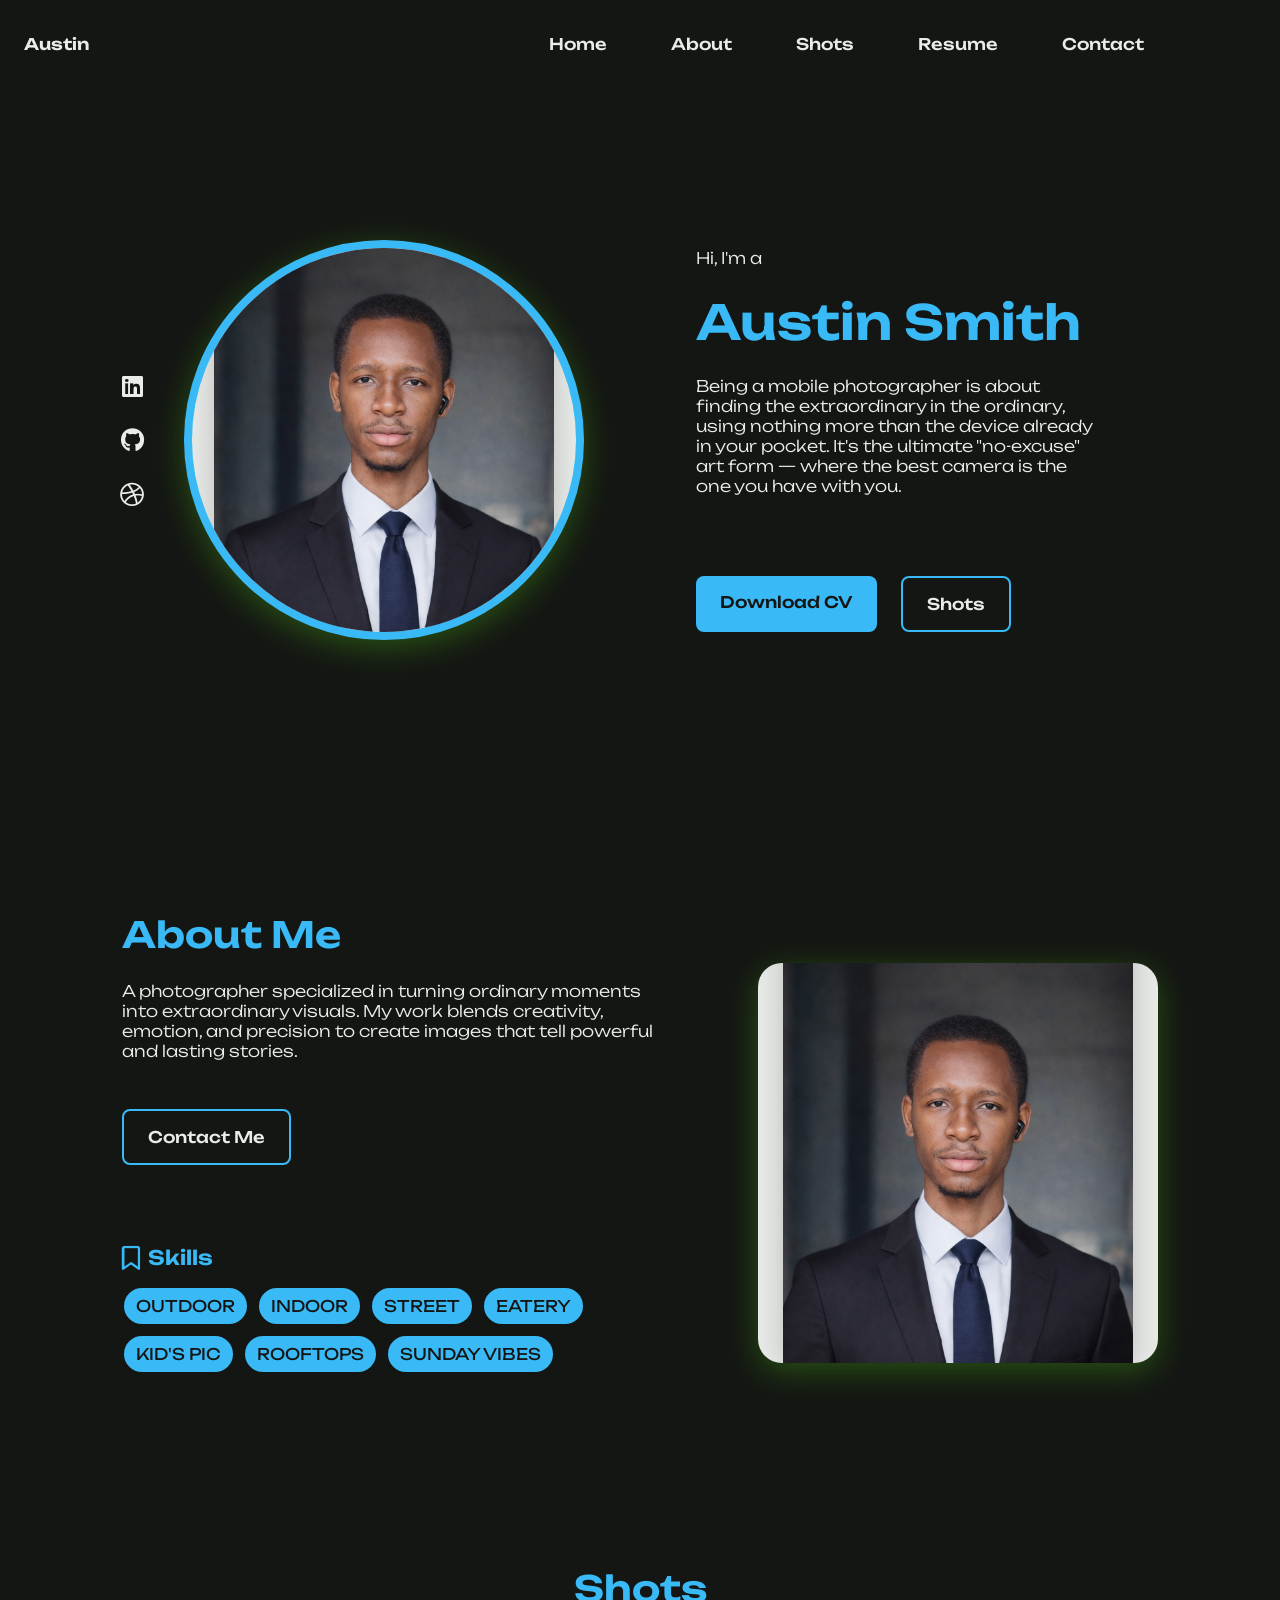
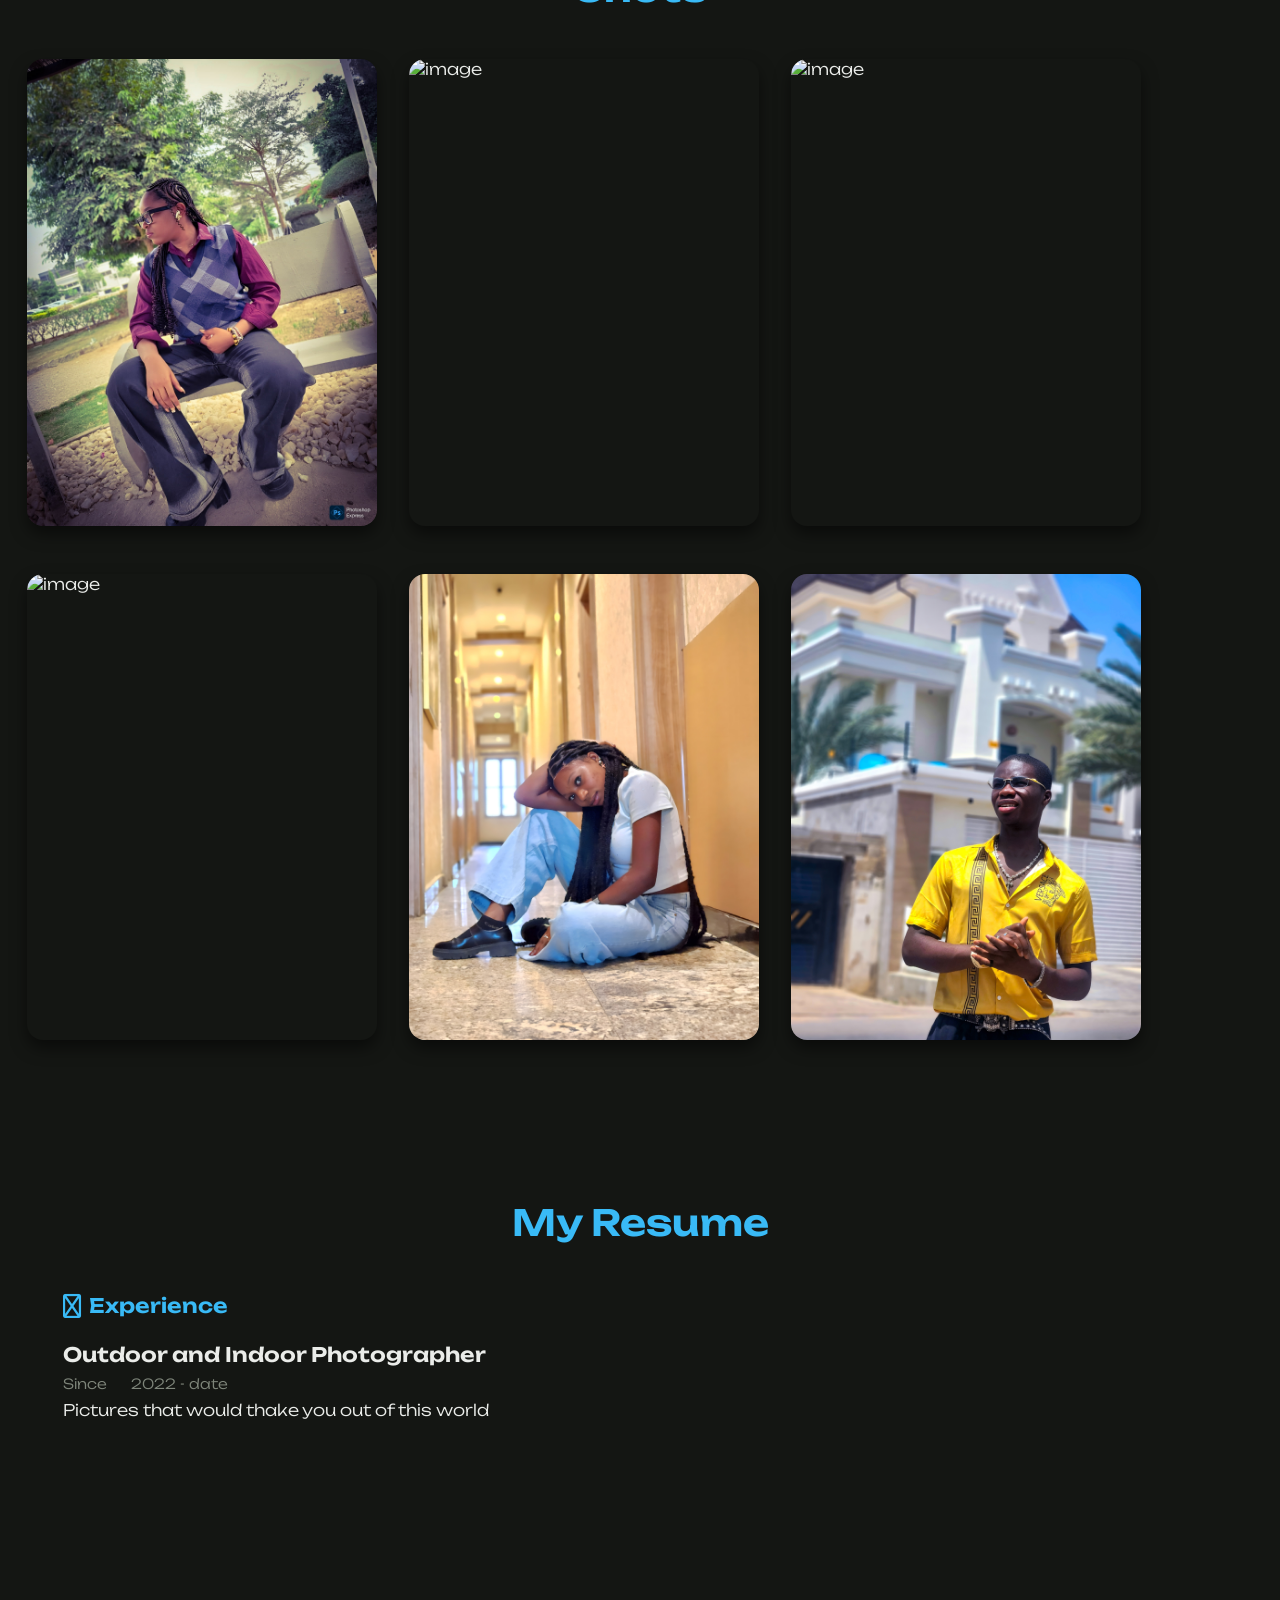
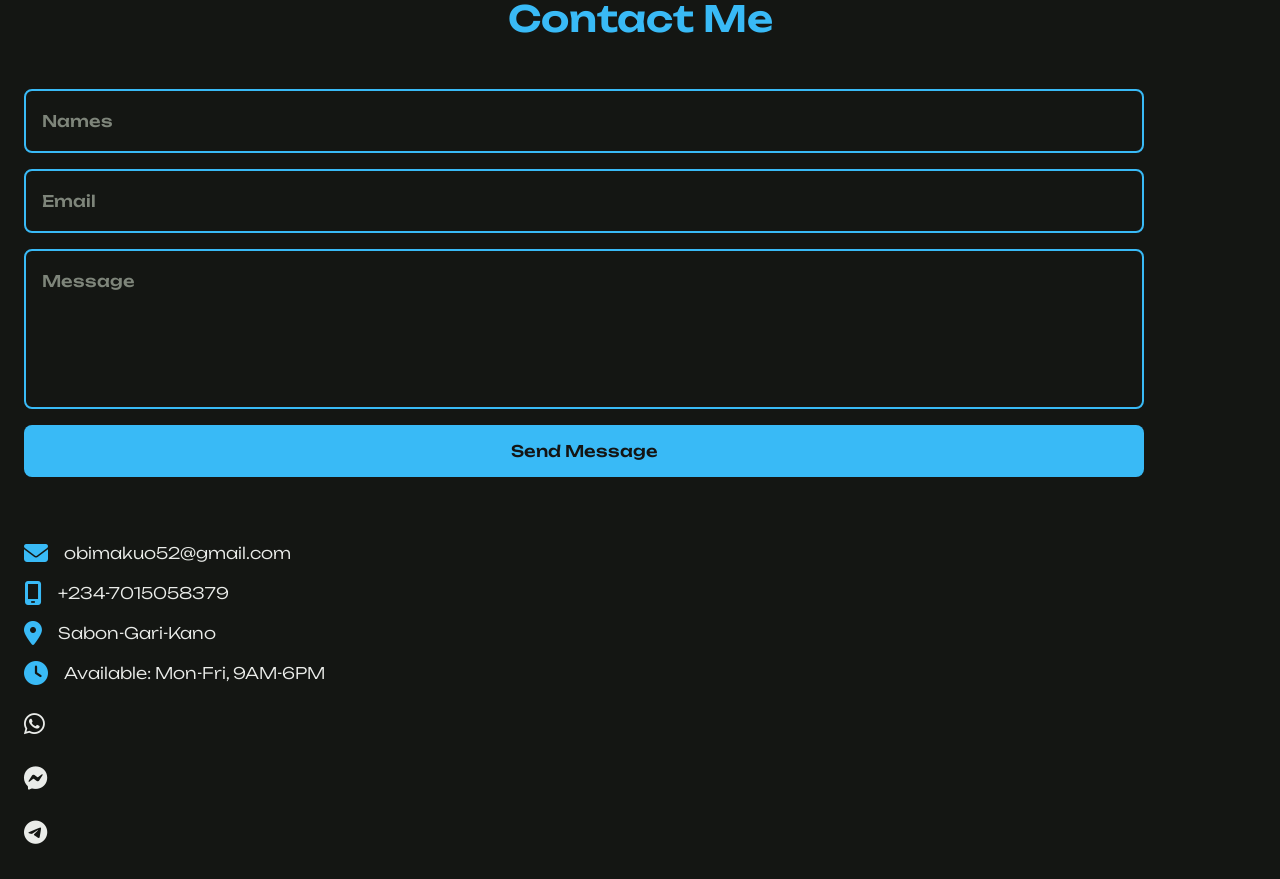
==== pdf/index.html @ 97f4afc8 "emailing system" ====
<!DOCTYPE html>
<html>
  <head>
    <meta charset="UTF-8"> 
    <meta name="viewport" content="width=device-width, initial-scale=1.0">

    <!-- Favicon -->
  <link rel="icon" type="image/png" sizes="32x32" href="https://cdn-icons-png.flaticon.com/32/685/685655.png">

   <!-- Font Awesome -->
  <link rel="stylesheet" href="https://cdnjs.cloudflare.com/ajax/libs/font-awesome/6.4.0/css/all.css">

              <!-- google fonts -->
  <link href="https://fonts.googleapis.com/css2?family=Unbounded:wght@200..900&display=swap" rel="stylesheet">             

            <!-- CSS -->
    <link rel="stylesheet" href="/assets/styles.css">

    <title>Austin's Portfolio</title>

  </head>
  <body>
                <!-- header -->
    <header class="header" id="header">
      <nav class="nav container">
        <a href="#" class="nav__logo">Austin</a>

        <div class="nav__menu" id="nav__menu">
          <ul class="nav__list">
            <li>
              <a href="#home" class="nav__link">Home</a>
            </li>
            <li>
              <a href="#about" class="nav__link">About</a>
            </li>
            <li>
              <a href="#shots" class="nav__link">Shots</a>
            </li>
            <li>
              <a href="#resume" class="nav__link">Resume</a>
            </li>
            <li>
              <a href="#contact" class="nav__link">Contact</a>
            </li>
          </ul>
          
              <!-- close button -->
             <div class="nav__close" id="nav__close">
              <i class="fa-solid fa-xmark"></i>
             </div>  
        </div>

            <!-- toogle menu -->
        <div class="nav__toggle" id="nav__toggle">
           <i class="fa-solid fa-bars"></i>
        </div>     
      </nav>
      
    </header>
            <!-- main -->
    <main class="main">
        <section class="home section" id="home">
  <div class="home__container container grid">

    <!-- LEFT SIDE (Image + Socials) -->
    <div class="home__content">
      <div class="home__image">
        <img src="../assets/try pic/file_00000000e294724699fe951418eb7a03.png" 
             alt="image" 
             class="home__img">
      </div>

      <div class="home__social">
        <a href="#" target="_blank" class="home__link">
          <i class="fa-brands fa-linkedin"></i>
        </a>

        <a href="#" target="_blank" class="home__link">
          <i class="fa-brands fa-github"></i>
        </a>

        <a href="#" target="_blank" class="home__link">
          <i class="fa-brands fa-dribbble"></i> 
        </a>
      </div>
    </div>

    <!-- RIGHT SIDE (Text Content) -->
    <div class="home__data grid">

      <p class="home__subtitle">
        Hi, I'm a <span id="home__typed"></span>
      </p>

      <h1 class="home__title">
        Austin Smith
      </h1>

      <p class="home__description">
        Being a mobile photographer is about finding the extraordinary 
        in the ordinary, using nothing more than the device already in 
        your pocket. It's the ultimate "no-excuse" art form — where the 
        best camera is the one you have with you.
      </p>

      <div class="home__buttons">
        <a href="#" download target="_blank" class="button">
          Download CV
        </a>

        <a href="#shots" class="button button__ghost">
          Shots
        </a>
      </div>

    </div>

  </div>
</section>

        <section class="about section" id="about">
          <div class="about__container" id="about">
            <div class="about__content">
              <div class="about__data">
                <h2 class="section__title">About Me</h2>

                <p class="about__description">
                 <!-- // add small description abiyt yoursrelf  -->
                  A photographer specialized in turning ordinary moments into extraordinary visuals. My work blends creativity, emotion, and precision to create images that tell powerful and lasting stories.
                </p>

                <a href="#contact" class="button button__ghost">Contact Me</a>
              </div>

              <div class="about__skills">
                <h3 class="about__subtitle">
               <i class="fa-solid fa-bookmark"></i> 
                  <span>Skills</span>
                </h3>
                      <!-- add your skills here -->
                <ul class="about__items">

                  <li class="about__item">OUTDOOR</li>
                  <li class="about__item">INDOOR</li>
                  <li class="about__item">STREET</li>
                  <li class="about__item">EATERY</li>
                  <li class="about__item">KID'S PIC</li>
                  <li class="about__item">ROOFTOPS</li>
                  <li class="about__item">SUNDAY VIBES</li>
                </ul>
              </div>
            </div>
                    <!-- add another image -->
            <div class="about__image">
              <img src="../assets/try pic/file_00000000e294724699fe951418eb7a03.png" alt="image" class="about__img">
              
            </div>
          </div>
        </section>

        <section class="shots section" id="shots">
          <h2 class="section__title">
            Shots
            <!-- Shots // add camera emoji -->
          </h2>
          <div class="projects__container container grid">
            <article class="projects__card">
              <img src="../assets/images_portfolio/street perfect unknown.jpg" alt="image" class="projects__img">
              <div class="projects__data">
                <h3 class="projects__title">Street shot</h3>
                  <p class="projects__description">
                    Street photography
                  </p>
                  <a href="#" target="_blank" class="button  button__ghost">View picture</a>
                
              </div>
            </article>

            <article class="projects__card">
              <img src="../assets/images_portfolio/birthday olu (2).jpg" alt="image" class="projects__img">
              <div class="projects__data">
                <h3 class="projects__title">Kids pic</h3>
                  <p class="projects__description">
                    Kids photography
                  </p>
                  <a href="#" target="_blank" class="button  button__ghost">View picture</a>
                
              </div>
            </article>

            <article class="projects__card">
              <img src="../assets/images_portfolio/birthday olu.jpg" alt="image" class="projects__img">
              <div class="projects__data">
                <h3 class="projects__title">Kids pic</h3>
                  <p class="projects__description">
                   Kids photography
                  </p>
                  <a href="#" target="_blank" class="button  button__ghost">View picture</a>
                
              </div>
            </article>

            <article class="projects__card">
              <img src="../assets/images_portfolio/outdoor best skypark.jpg" alt="image" class="projects__img">
              <div class="projects__data">
                <h3 class="projects__title">Outdoor</h3>
                  <p class="projects__description">
                    Outdoor photography
                  </p>
                  <a href="#" target="_blank" class="button  button__ghost">View picture</a>
                
              </div>
            </article>

            <article class="projects__card">
              <img src="../assets/images_portfolio/indoor pic at amigo.jpg" alt="image" class="projects__img">
              <div class="projects__data">
                <h3 class="projects__title">Indoor pic</h3>
                  <p class="projects__description">
                   Indoor photography
                  </p>
                  <a href="#" target="_blank" class="button  button__ghost">View picture</a>
                
              </div>
            </article>
            
            <article class="projects__card">
              <img src="../assets/images_portfolio/street ielts 3.jpg" alt="image" class="projects__img">
              <div class="projects__data">
                <h3 class="projects__title">Street pic</h3>
                  <p class="projects__description">
                    Street photography
                  </p>
                  <a href="#" target="_blank" class="button  button__ghost">View picture</a>
                
              </div>
            </article>
          </div>
        </section>
                    <!-- resume -->
        <section class="resume section" id="resume">
          <h2 class="section__title">My Resume</h2>

          <div class=" resume__container container grid">
            <div class="resume__content grid">
              <h3 class="resume__subtitle">
                    <i class="fa-solid fa-award"></i>
                <span>Experience</span>
              </h3>

              <div class="resume__list grid">
                <div class="resume__data">
                  <h3 class="resume__title">Outdoor and Indoor Photographer</h3>

                  <div class="resume__info">
                    <address>Since </address>
                     <address>2022 - date</address>
                  </div>

                  <p class="resume__description">Pictures that would thake you out of this world </p>
                </div>
                
                
              </div>
            </div>
          </div>
                    <!-- contact -->
        </section>
        <section class="contact section" id="contact">
          <h2 class="section__title">Contact Me</h2>

          <div class="contact__container container grid">
            <form action="" class="contact__form grid" id="contact__form">
              <input type="text" placeholder="Names" name="user_name" required class="contact__input">
              <input type="Email" placeholder="Email" name="user_email" required class="contact__input">
             <textarea placeholder="Message" name="user_message" required class="contact__input contact__area"></textarea>

              <button type="submit" class="button">Send Message</button>

              <p class="contact__message" id="contact__message"></p>
            </form>

            <div class="contact__content grid">
              <div class="contact__data grid">
                <address class="contact__address">
                  <!-- ADD MAIL ICON -->
                    <i class="fa-solid fa-envelope"></i>
                  <span>obimakuo52@gmail.com</span>
                </address>

                <address class="contact__address">
                     <!-- ADD SMARTPHONE ICON -->
                     <i class="fa-solid fa-mobile-screen"></i>
                  <span>+234-7015058379</span>
                </address>

                <address class="contact__address">
                   <!-- ADD MAP ICON -->
                    <i class="fa-solid fa-location-dot"></i>
                  <span>Sabon-Gari-Kano</span>
                </address>

                <address class="contact__address">
                  <!-- ADD TIME ICON -->
                   <i class="fa-solid fa-clock"></i>
                  <span>Available: Mon-Fri, 9AM-6PM</span>
                </address>
              </div>
                       <!-- WHATSAPP -->
              <div class="contact__social">
                <a href="https://wa.me/2347015058379" target="_blank" class="contact__link">
                  <i class="fa-brands fa-whatsapp"></i>
                </a>
              </div>

                 <a href="https://www.facebook.com/share/1FanBwsQgj/" target="_blank" class="contact__link">
                  <i class="fa-brands fa-facebook-messenger"></i>
                </a>

                <a href="https://t.me/Austin_10000" target="_blank" class="contact__link">
                  <i class="fa-brands fa-telegram"></i>
                </a>
              </div>
            </div>
          </div>
        </section>
    </main>

          <!-- footer -->
    <footer class="footer">

    </footer>



                 <!-- scrollreveal -->
    <script src=""></script>

                <!-- typed js -->
    <script src="https://cdnjs.cloudflare.com/ajax/libs/typed.js/2.1.0/typed.umd.min.js"></script>
    
                 <!-- email js -->
    <script src="https://cdn.jsdelivr.net/npm/@emailjs/browser@4/dist/email.min.js"></script>

                 <!-- main js    -->
    <script src="/js/main.js"></script>
  </body>
</html>
---- assets/styles.css ----
/* GOOGLE FONTS */
body {
  font-family: "Unbounded", sans-serif;
}

            /* VARIABLES CSS */
:root{
  --header-height: 3.5rem;

      /* colors */

  --hue: 100;
  --first-color: rgb(57, 186, 246);
  --first-color-alt: hsl(var(--hue), 80%, 44%);
  --white-color: hsl(var(--hue), 8%, 92%);
  --black-color: hsl(var(--hue), 4%, 8%);
  --grey-color: hsl(var(--hue), 4%, 50%);
  --body-color: hsl(var(--hue), 8%, 8%);
  --container-color: hsl(var(--hue), 8%, 12%);  
  
          /* font and typography */

  --body-font: "Unbounded", sans-serif;
  --bigger-font-size: 2rem;
  --h1-font-size: 1.5rem;
  --h2-font-size: 1.25rem;
  --h3-font-size: 1rem;
  --normal-font-size: .938rem;
  --small-font-size: .813rem;

          /* font weight */

  --font-light: 300;
  --font-regular: 400;
  --font-medium: 500;
  --font-semi-bold: 600;
  
     /* z index */

  --z-tooltip: 10;
  --z-fixed: 100;
}     

      /* responsive typography */
@media screen and (min-width: 1150px){
  :root {
    --bigger-font-size: 3rem;
    --h1-font-size: 2.25rem;
    --h2-font-size: 1.5rem;
    --h3-font-size: 1.25rem;
    --normal-font-size: 1rem;
    --small-font-size: .875rem;
  }
}

          /* base */
*{
  box-sizing: border-box;
  padding: 0;
  margin: 0;
}          

html{
  scroll-behavior: smooth;
}

body,
button,
input,
textarea {
  font-family: var(--body-font);
  font-size: var(--normal-font-size);
  font-weight: var(--font-light);
}

body{
  background-color: var(--body-color);
  color: var(--white-color);
}

button{
  outline: none;
  border: none;
}

h1, h2, h3, h4 {
  font-weight: var(--font-semi-bold);
  white-space: nowrap;
}
ul{
  list-style: none;
}

a{
  text-decoration: none;
}

img{
  display: block;
  max-width: 100%;
  height: auto;
}
        /* reusable css classes */

  .container{
  max-width: 1120px;
  margin-inline: 1.5rem;
}

.grid{
  display: grid;
  gap: 1.5rem;
}

.section{
padding-block: 5rem 1rem;
}

.section__title{
  text-align: center;
  font-size: var(--h1-font-size);
  color: var(--first-color);
  margin-bottom: 1.5rem;
}

.main{
  overflow: hidden;
}

        /* header & nav */
.header{
  position: fixed;
  width: 100%;
  top: 0;
  left: 0;
  background-color: var(--body-color);
  z-index: var(--z-fixed);
  transition: box-shadow .4s;
}

.nav{
  height: var(--header-height);
  display: flex;
  justify-content: space-between;
  align-items: center;
}

.nav__logo{
  color: var(--white-color);
  font-weight: var(--font-semi-bold);
  transition: color .4s;
}

.nav__logo:hover{
  color: var(--first-color);
}

.nav__toggle,
.nav__close{
  font-size: 1.5rem;
  cursor: pointer;

}


        /* navigation for mobile devices */
@media screen and (max-width: 1150px){
  .nav__menu{
    position: fixed;
    top: -120%;
    left: 0;
    width: 100%;
    background-color: var(--body-color);
    box-shadow: 0 8px 16px hsla(0, 0%, 0%, .5);
    padding-block: 5rem 4rem;
    border-radius: 0 0 1.5rem 1.5rem;
    transition: top .4s;
  }
}

.nav__list{
  text-align: center;
  display: flex;
  flex-direction: column;
  row-gap: 1.5rem;
}

.nav__link{
  position: relative;
  color: var(--white-color);
  font-weight: var(--font-medium);
  transition: color .4s, width .4s;
}

.nav__link::after{
  content: '';
  width: 0;
  height: 2px;
  background-color: var(--first-color);
  position: absolute;
  left: 0;
  bottom: -.5rem;
  transition: width .4s;
}

.nav__link:hover{
  color: var(--first-color);
}

.nav__link:hover::after{
  width: 60%;
}

.nav__close{
  position: absolute;
  top: 1rem;
  right: 1.5rem;
}

        /* show menu */
.show-menu{
  top: 0;
}
        /* add shadow header */
.shadow-header{
  box-shadow: 0 2px 16px hsla(0, 0%, 0%, .5);
}
        /* active link */

        /* home */
.home__container{
  row-gap: 4rem;
  padding-block: 2.5rem 2rem;
} 

.home__content{
  position: relative;
  justify-self: center;

}

.home__image{
  width: 240px;
  height: 240px;
  background-color: var(--white-color);
  border-radius: 50%;
  overflow: hidden;
  display: flex;
  align-items: flex-end;
  justify-content: center;
  border: 5px solid var(--first-color);
  box-shadow: 0 8px 32px hsla(var(--hue), 80%, 48%, .3);
}

.home__img{
  width: 200px;
  filter: drop-shadow(0 4px 16px hsla(0, 0%, 0%, .2));
  
}

.home__social{
  position: absolute;
  top: 0;
  bottom: 0;
  left: -2.5rem;
  display: grid;
  align-content: center;
  row-gap: 1.5rem; 
}

.home__link{
  color: var(--white-color);
  font-size: 1.5rem;
  transition: transform .4s, color .4s;
}

.home__link:hover{
  transform: translateY(-.25rem);
  color: var(--first-color);
}

.home__data{
  text-align: center;
  row-gap: 1rem;
}

    /* I ADDED  */
.home__container {
  text-align: center;
}

.home__subtitle span{
  color: var(--first-color);
}

.home__title{
  font-size: var(--bigger-font-size);
  color: var(--first-color);
}

.home__buttons{
  display: flex;
  flex-wrap: wrap;
  gap: .5rem;
  justify-content: center;
  margin-top: 2rem;
}

        /* button */
.button{
  display: inline-flex;
  justify-content: center;
  background-color: var(--first-color);
  color: var(--black-color);
  font-weight: var(--font-medium);
  padding: 1rem 1.5rem;
  border-radius: .5rem;
  transition: box-shadow .4s, color .4s;
}  

.button:hover{
  box-shadow: 0 8px 24px hsl(var(--hue), 80%, 48%, .3);
}

.button__ghost{
  background-color: var(--body-color);
  color: var(--white-color);
  border: 2px solid var(--first-color);
}

.button__ghost:hover{
  color: var(--first-color);
}

        /* about */
.about__container{
  display: grid;
  row-gap: 4rem;
}
.about__content{
  display: grid;
  row-gap: 3rem;
}
.about__data{
  text-align: center;
}
.about__description{
  margin-bottom: 3rem;
}
.about__subtitle{
  display: flex;
  align-items: center;
  column-gap: .5rem;
  font-size: var(--h3-font-size);
  color: var(--first-color);
  margin-bottom: 1rem;
}

.about__subtitle i{
  font-size: 1.5rem;
  font-weight: initial;
}

.about__items{
  display: flex;
  flex-wrap: wrap;
  align-items: center;
  gap: .5rem;
}

.about__item{
 background-color: var(--first-color);
 padding: .5rem .75rem;
 border-radius: 2rem;
 color: var(--black-color);
 font-weight: var(--font-regular);
 border: 2px solid var(--body-color);
 cursor: default;
 transition: background-color .4s, color .4s, border-color .4s;
}

.about__item:hover{
  background-color: var(--body-color);
  color: var(--white-color);
  border-color: var(--first-color);
}

.about__image{
  width: 240px;
  height: 240px;
  background-color: var(--white-color);
  border-radius: 1rem;
  overflow: hidden;
  display: flex;
  align-items: flex-end;
  justify-content: center;
  justify-self: center;
  box-shadow: 0 8px 32px hsla(var(--hue), 80%, 48%, .3);
  margin-top: 40px;
}

.about__img{
  width: 200px;
  filter: drop-shadow(0 4px 16px hsla(0, 0%, 0%, .2)); 
}
        /* shots */ /* projects */
.projects__container{
  row-gap: 2rem;
}
.projects__card{
  position: relative;
  border-radius: 1rem;
  overflow: hidden;
  box-shadow: 0 8px 16px hsla(0, 0%, 0%, .5);
  transition: box-shadow .4s;
}
.projects__data{
  position: absolute;
  inset: 0;
  background-color: rgba(0,0,0,.6);
  backdrop-filter: blur(8px);
  display: grid;
  place-content: center;
  gap: .75rem;
  text-align: center;
  padding: 1rem;
  border-radius: 1rem;


  opacity: 0;
  pointer-events: none;
  transition: opacity .4s ease;
}
.projects__card:hover .projects__data{
  opacity: 1;
  pointer-events: auto;
} 


.projects__data .button{
  justify-self: center;
  background-color: hsl(var(--hue), 8%, 8%, .4);
  margin-top: .5rem;
}

.projects__card{
  position: relative;
  overflow: hidden;
}

.projects__title{
  font-size: var(--h3-font-size);
}
.projects__description{
  font-size: var(--small-font-size);
}
.projects__data .button{
  justify-self: center;
  background-color: hsla(var(--hue), 8%, 8%, .4);
  margin-top: .5rem;
}

.projects__card:hover{
  box-shadow: 0 8px 16px hsl(var(--hue), 80%, 48%, .2);
}    

        /* resume */
.resume__container{
  row-gap: 4rem;
}

.resume__content{
  row-gap: 1rem;
}
.resume__subtitle{
  display: flex;
  align-items: center;
  column-gap: .5rem;
  font-size: var(--h3-font-size);
  color: var(--first-color);
}
.resume__subtitle i{
  font-size: 1.5rem;
  font-weight: initial;
}

.resume__list{
  row-gap: 2rem;
}
.resume__data{
  display: grid;
  row-gap: .5rem;
}

.resume__title{
  font-size: var(--h3-font-size);
}
.resume__info{
  display: flex;
  column-gap: 1.5rem;
  font-size: var(--small-font-size);
  color: var(--grey-color);
}
.resume__info address{
  font-style: initial;
}
        /* contact */
.contact__container{
  row-gap: 4rem;
}
.contact__form{
  position: relative;
  row-gap: 1rem;
}
.contact__input{
  width: 100%;
  background: var(--body-color);
  color: var(--white-color);
  border: 2px solid var(--first-color);
  outline: none;
  padding: 1.25rem 1rem;
  border-radius: .5rem;
  font-weight: var(--font-medium);
}
.contact__input::placeholder{
  color: var(--grey-color);
  transition: color .4s;
}
.contact__input:focus::placeholder{
  color: var(--first-color);
}
.contact__input:autofill{
  transition: background-color 6000s, color 6000s;
}
.contact__area{
  height: 10rem;
  resize: none;
}
.contact__form .button{
  cursor: pointer;
}
.contact__message{
  position: absolute;
  bottom: -2rem;
  font-size: var(--small-font-size);
}
.contact__data{
  row-gap: 1rem;
}
.contact__address{
  display: flex;
  align-items: center;
  column-gap: 1rem;
  font-style: initial;
}
.contact__address i{
  font-size: 1.5rem;
  color: var(--first-color);
}
.contact__social{
  display: flex;
  column-gap: 1rem;
}
.contact__link{
  color: var(--white-color);
  font-size: 1.5rem;
  transition: transform .4s, color .4s;
}
.contact__link:hover{
  transform: translateY(-.25rem);
  color: var(--first-color);
}
        /* footer */

        /* scroll bar */

        /* scroll up */


        /* show scroll up */

        /* breakpoints */
 /* for small devices        */
 @media screen and (max-width: 320px) {
  .container{
    margin-inline: 1rem;
  }

  .home__image,
  .about__image{
    width: 200px;
    height: 200px;
  }

  .home__img,
  .about__img{
    width: 170px;
  }

  .projects__data{
   padding-inline: .5rem; 
  }
  .projects__data .button{
    padding: .5rem .75rem;
  }
 }

/* for medium devices */
@media screen and (min-width: 540px) {
  .home__container,
  .about__container,
  .projects__container,
  .resume__container{
    grid-template-columns: 400px;
    justify-content: center;
  }
}

@media screen and (min-width: 768px) {
  .home__container,
  .about__container{
    grid-template-columns: repeat(2, 350px);
    align-items: center;
  }
  .home__data,
  .about__data,
  .about__data .section__title{
    text-align: initial;
  }
  .home__buttons{
    justify-content: initial;
  }

  .projects__container,
  .resume__container{
    grid-template-columns: repeat(2, 350px);
  }
}

/* for large devices */
@media screen and (min-width: 1150px) {
  .home__container{
    margin-inline: auto;
  }

  .section{
    padding-block: 7rem 2rem;
  }
  .section__title{
    margin-bottom: 3rem;
  }

  .nav{
    height: calc(var(--header-height) + 2rem);
  }
  .nav__toggle,
  .nav__close{
    display: none;
  }
  .nav__list{
    flex-direction: row;
    column-gap: 4rem;
  }

  .home__container{
    grid-template-columns: 400px 400px;
    column-gap: 7rem;
    padding-block: 8rem 3rem;
  }

  .home__image{
    width: 400px;
    height: 400px;
    border-width: 8px;
  }
  .home__img{
    width: 340px;
  }
  .home__social{
    left: -4rem;
  }
  .home__data{
    row-gap: 1.5rem;
  }
  .home__buttons{
    margin-top: 3.5rem;
    column-gap: 1.5rem;
  }

  .about__container{
    grid-template-columns: 540px 400px;
    column-gap: 6rem;
    padding-block: 5rem 3rem;
  }
  .about__content{
    row-gap: 5rem;
  }

  .about__data .section__title{
    margin-bottom: 1.5rem;
  }
  .about__image{
    width: 400px;
    height: 400px;
    border-radius: 1.5rem;
  }
  .about__img{
    width: 350px;
  }

  .projects{
    padding-block: 8rem 4rem;
  }
  .projects__container{
    grid-template-columns: repeat(3, 350px);
    gap: 3rem 2rem;
  }
  .projects__data .button{
    margin-top: 1rem;
  }
  .resume{
    padding-block: 8rem 4rem;
  }
  .resume__container{
    grid-template-columns: repeat(2, 465px);
    column-gap: 7rem;
  }
  .resume__content{
    row-gap: 1.5rem;
  }
  .resume__list{
    row-gap: 3rem;
  }
}

/* for 2k resolution (2048 * 1152, 2048 * 1536) */
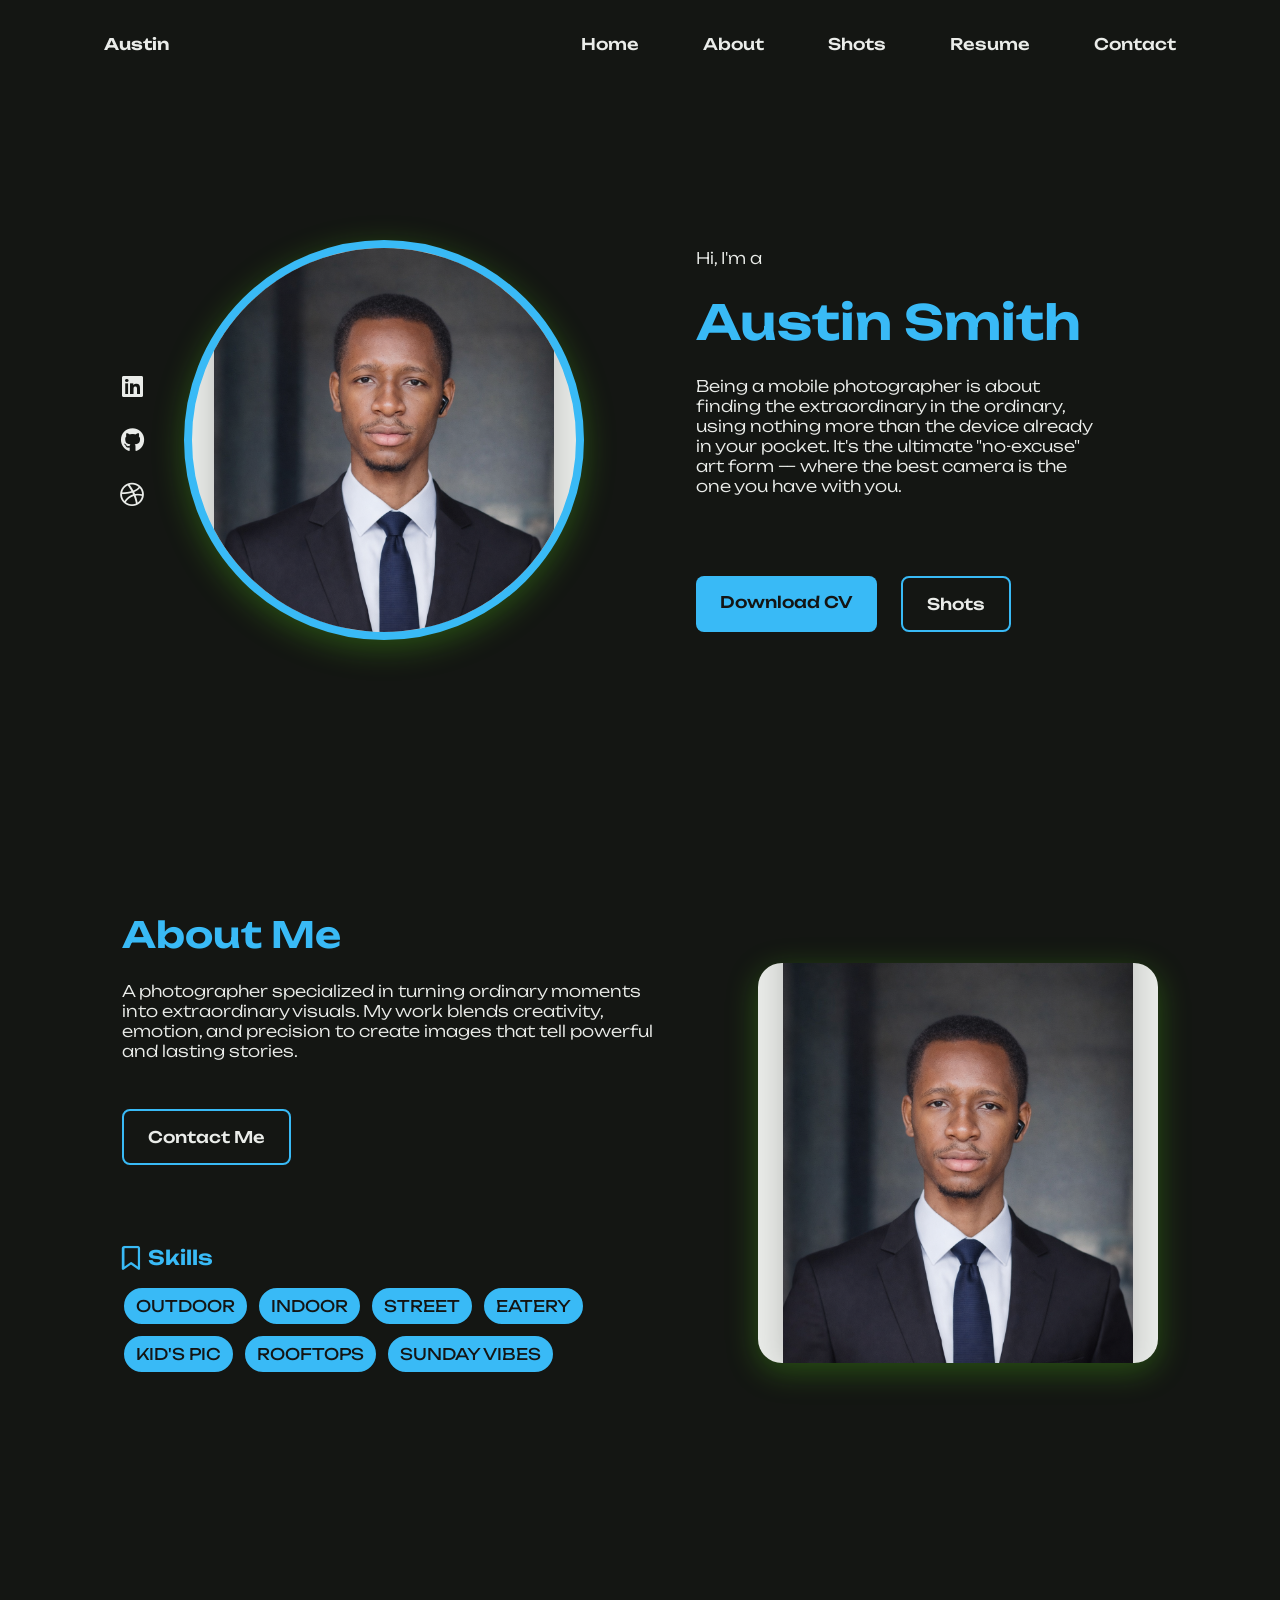
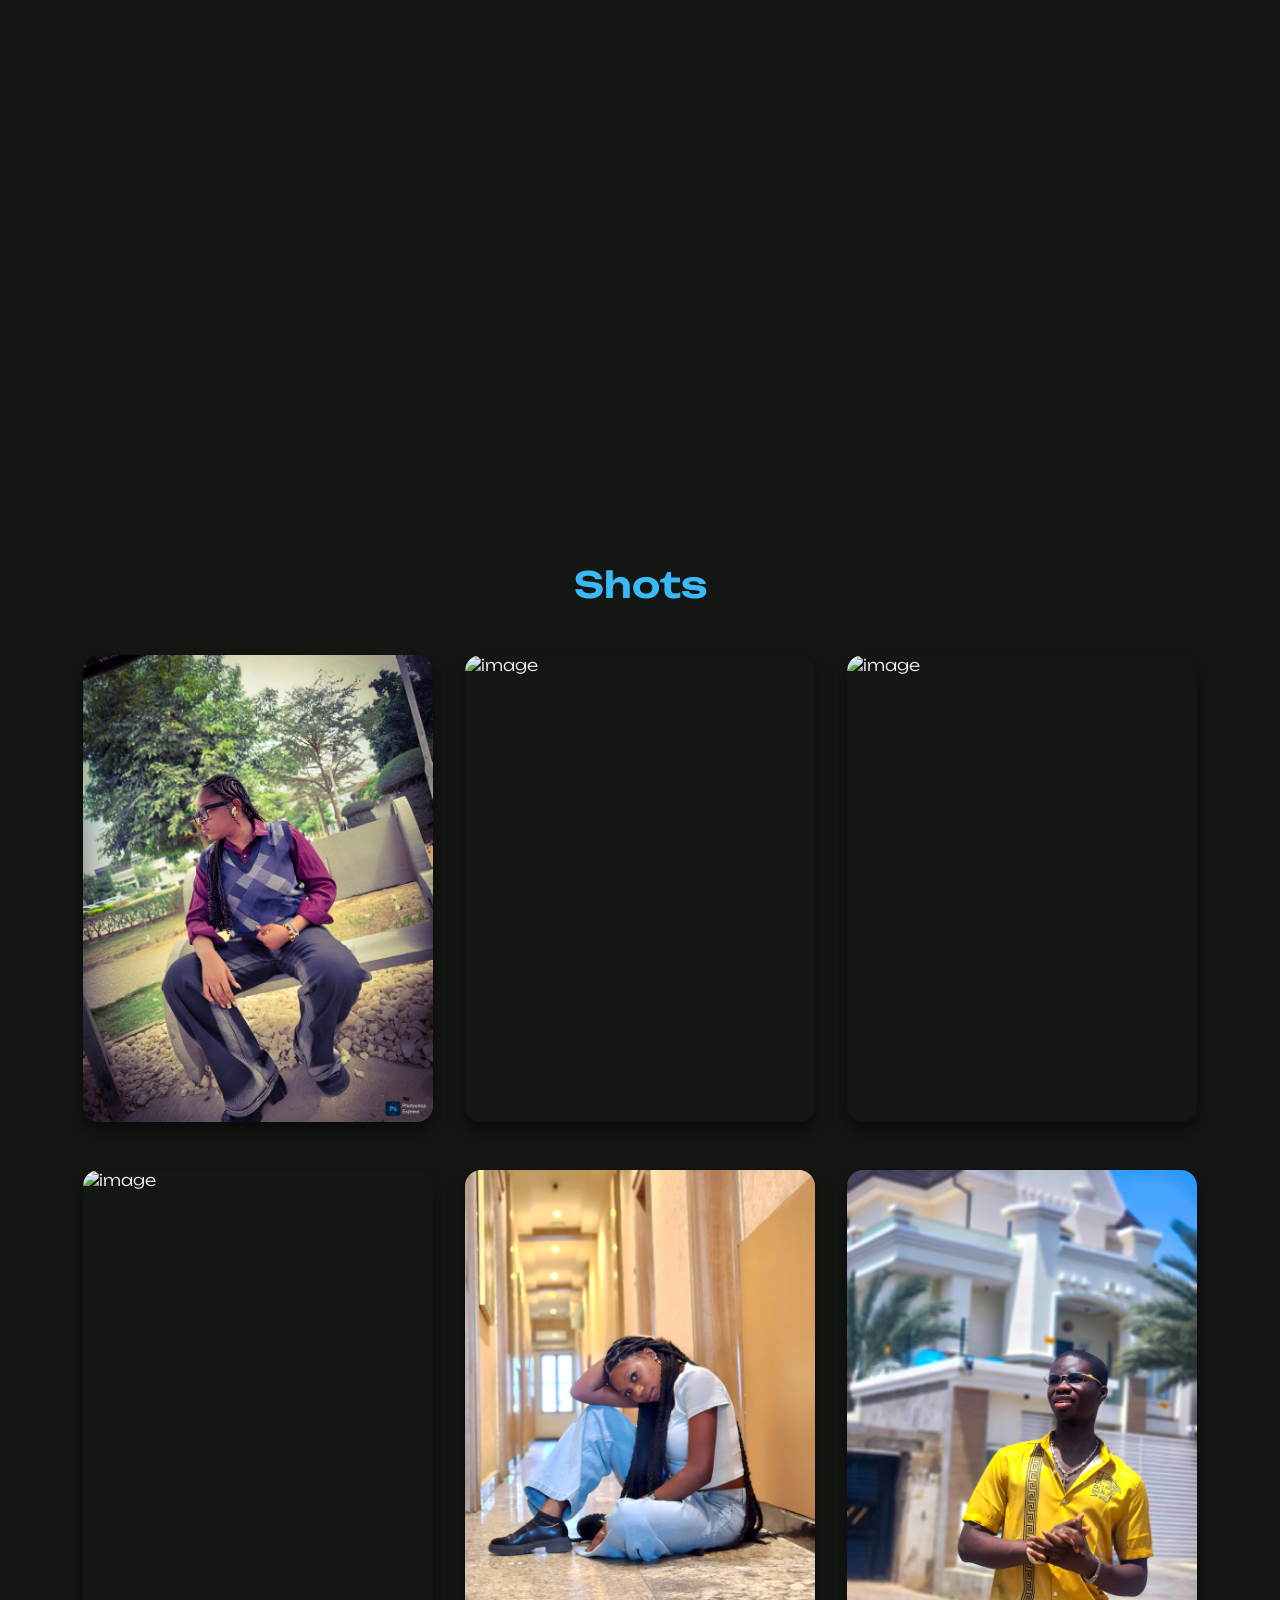
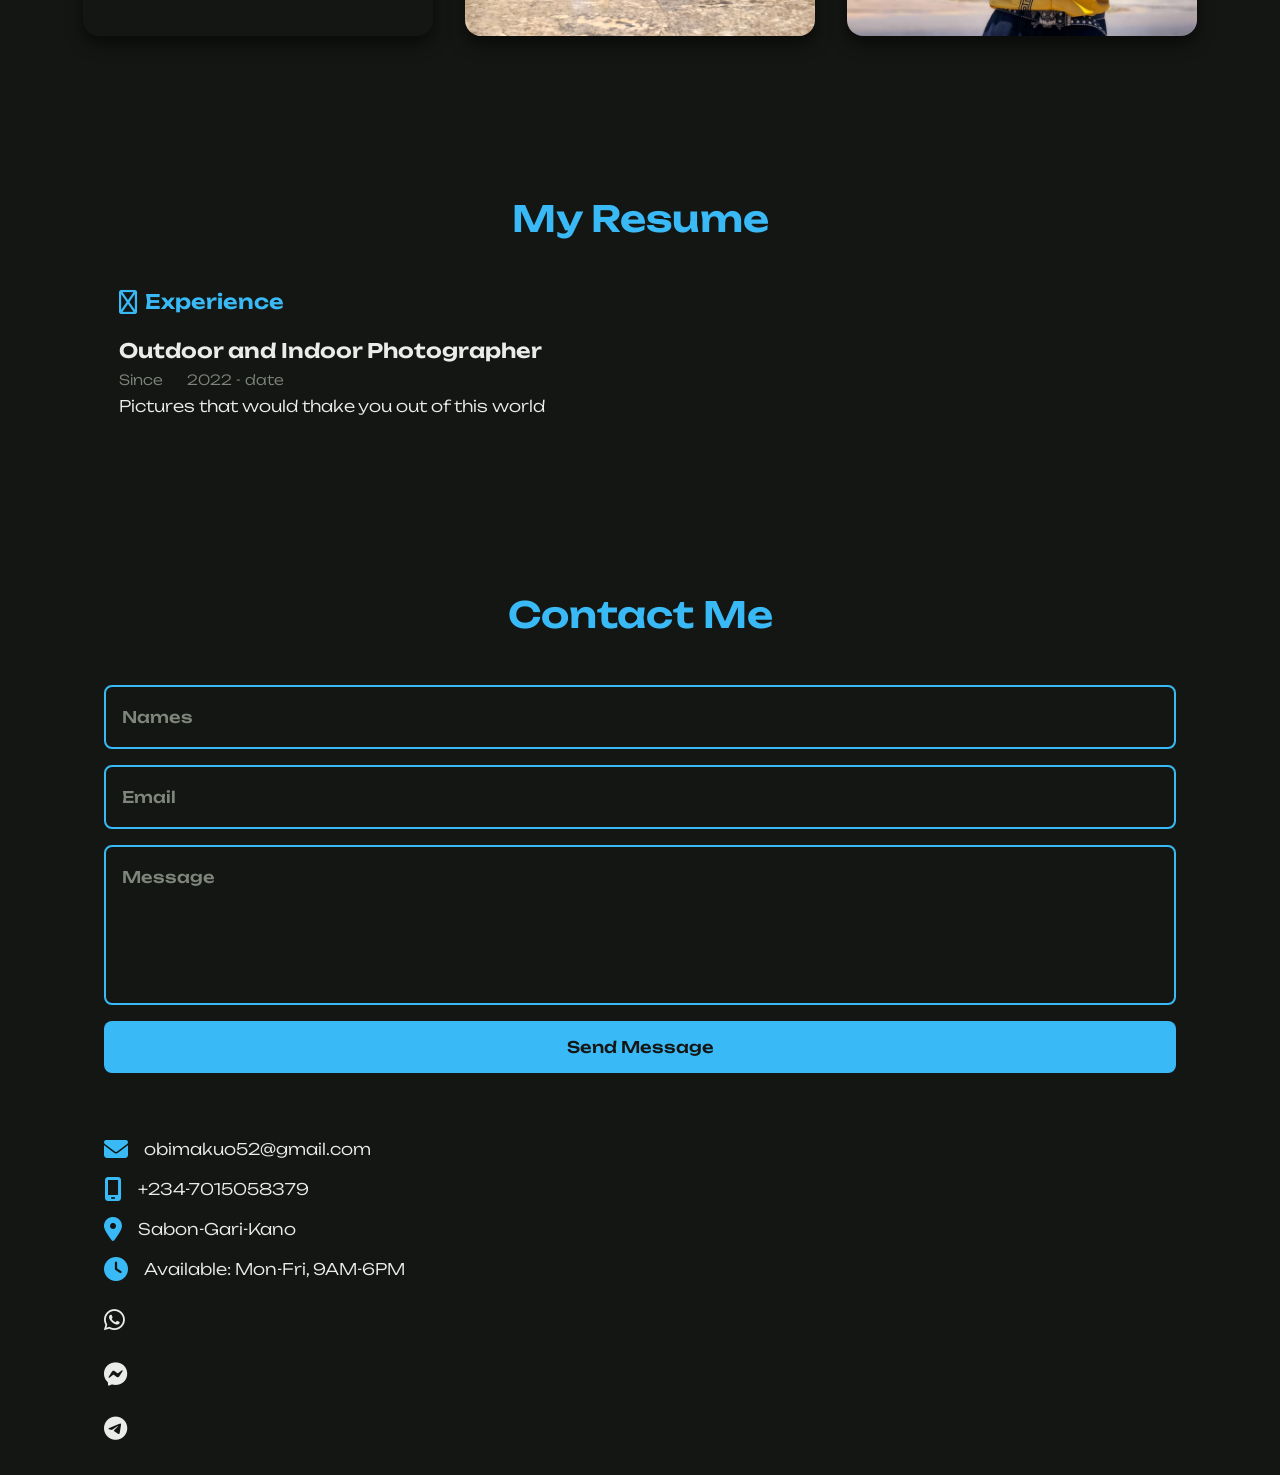
==== commit 849539e2: "moving camera animation styling" ====
--- a/pdf/index.html
+++ b/pdf/index.html
@@ -11,7 +11,11 @@
   <link rel="stylesheet" href="https://cdnjs.cloudflare.com/ajax/libs/font-awesome/6.4.0/css/all.css">
 
               <!-- google fonts -->
-  <link href="https://fonts.googleapis.com/css2?family=Unbounded:wght@200..900&display=swap" rel="stylesheet">             
+  <link href="https://fonts.googleapis.com/css2?family=Unbounded:wght@200..900&display=swap" rel="stylesheet"> 
+  
+      <!-- FOR MY ANIMATION -->
+<script src="https://cdnjs.cloudflare.com/ajax/libs/three.js/r128/three.min.js"></script>
+<script src="https://cdn.jsdelivr.net/npm/three@0.128/examples/js/loaders/GLTFLoader.js"></script>    
 
             <!-- CSS -->
     <link rel="stylesheet" href="/assets/styles.css">
@@ -158,6 +162,10 @@
           </div>
         </section>
 
+              <!-- ANIMATION SECTION -->
+          <!-- 3D Camera Container -->
+              <div id="camera3d"></div>
+       
         <section class="shots section" id="shots">
           <h2 class="section__title">
             Shots
--- a/assets/styles.css
+++ b/assets/styles.css
@@ -39,8 +39,17 @@
 
   --z-tooltip: 10;
   --z-fixed: 100;
-}     
-
+}   
+
+
+        /* ANIMATION CSS */
+#camera3d {
+  width: 100%;
+  max-width: 1120px;   /* match your container */
+  height: 500px;
+  margin: 3rem auto;    /* center it with spacing */
+  position: relative;
+}
       /* responsive typography */
 @media screen and (min-width: 1150px){
   :root {
@@ -102,9 +111,10 @@
 }
         /* reusable css classes */
 
-  .container{
+.container{
   max-width: 1120px;
-  margin-inline: 1.5rem;
+  margin: 0 auto;        /* centers perfectly */
+  padding-inline: 1.5rem; /* keeps side spacing */
 }
 
 .grid{
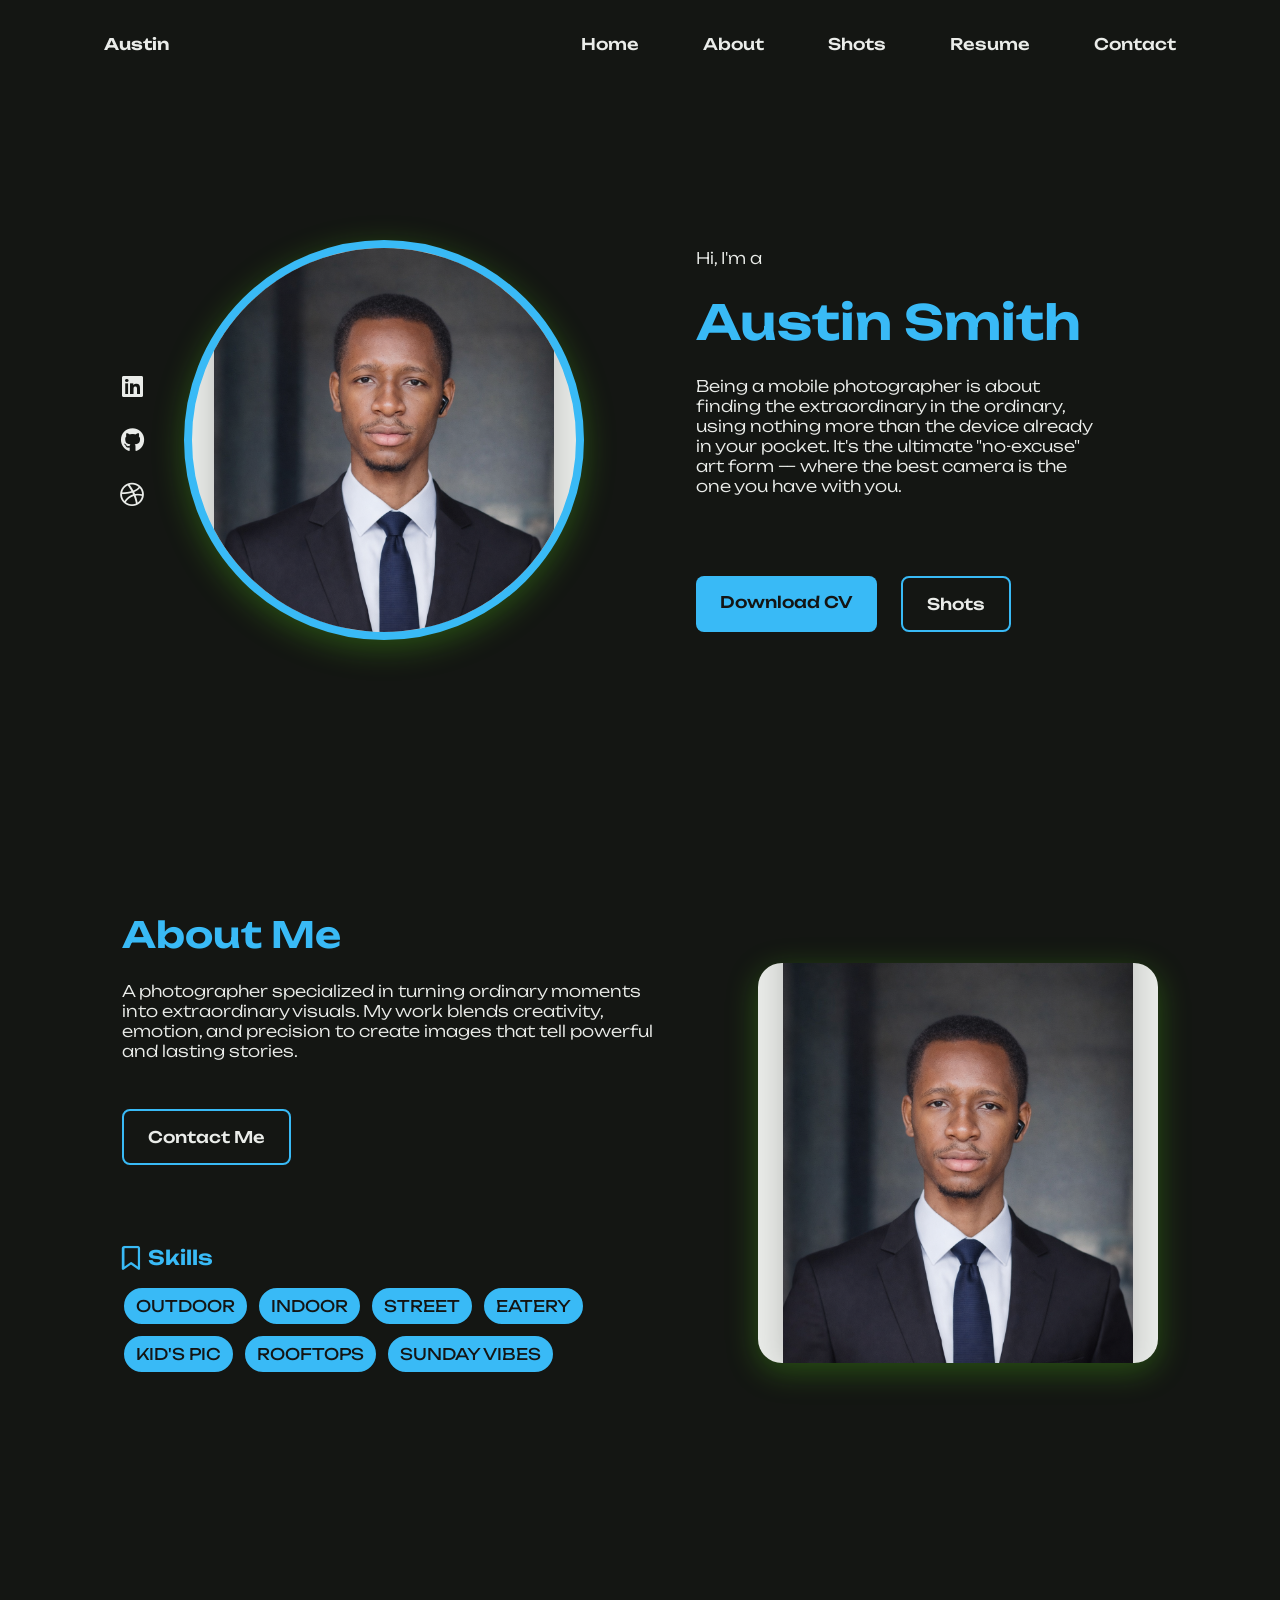
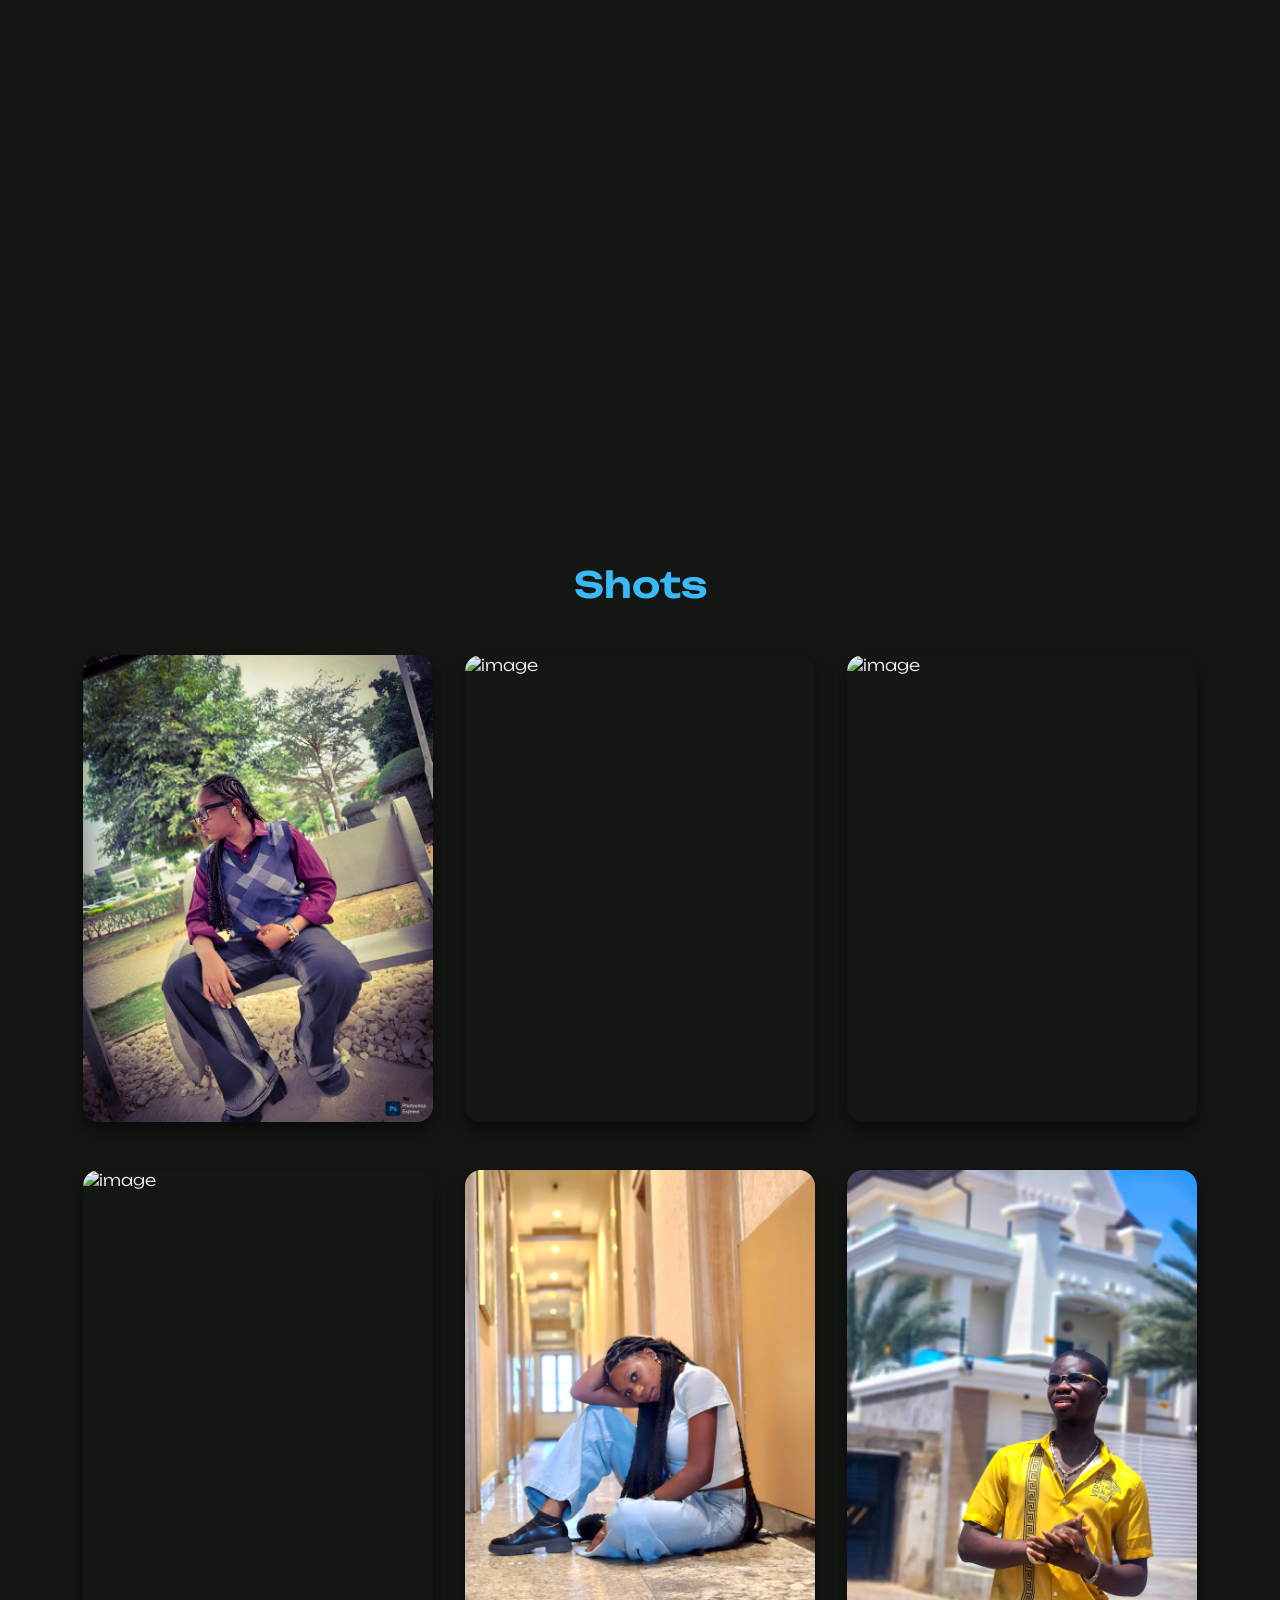
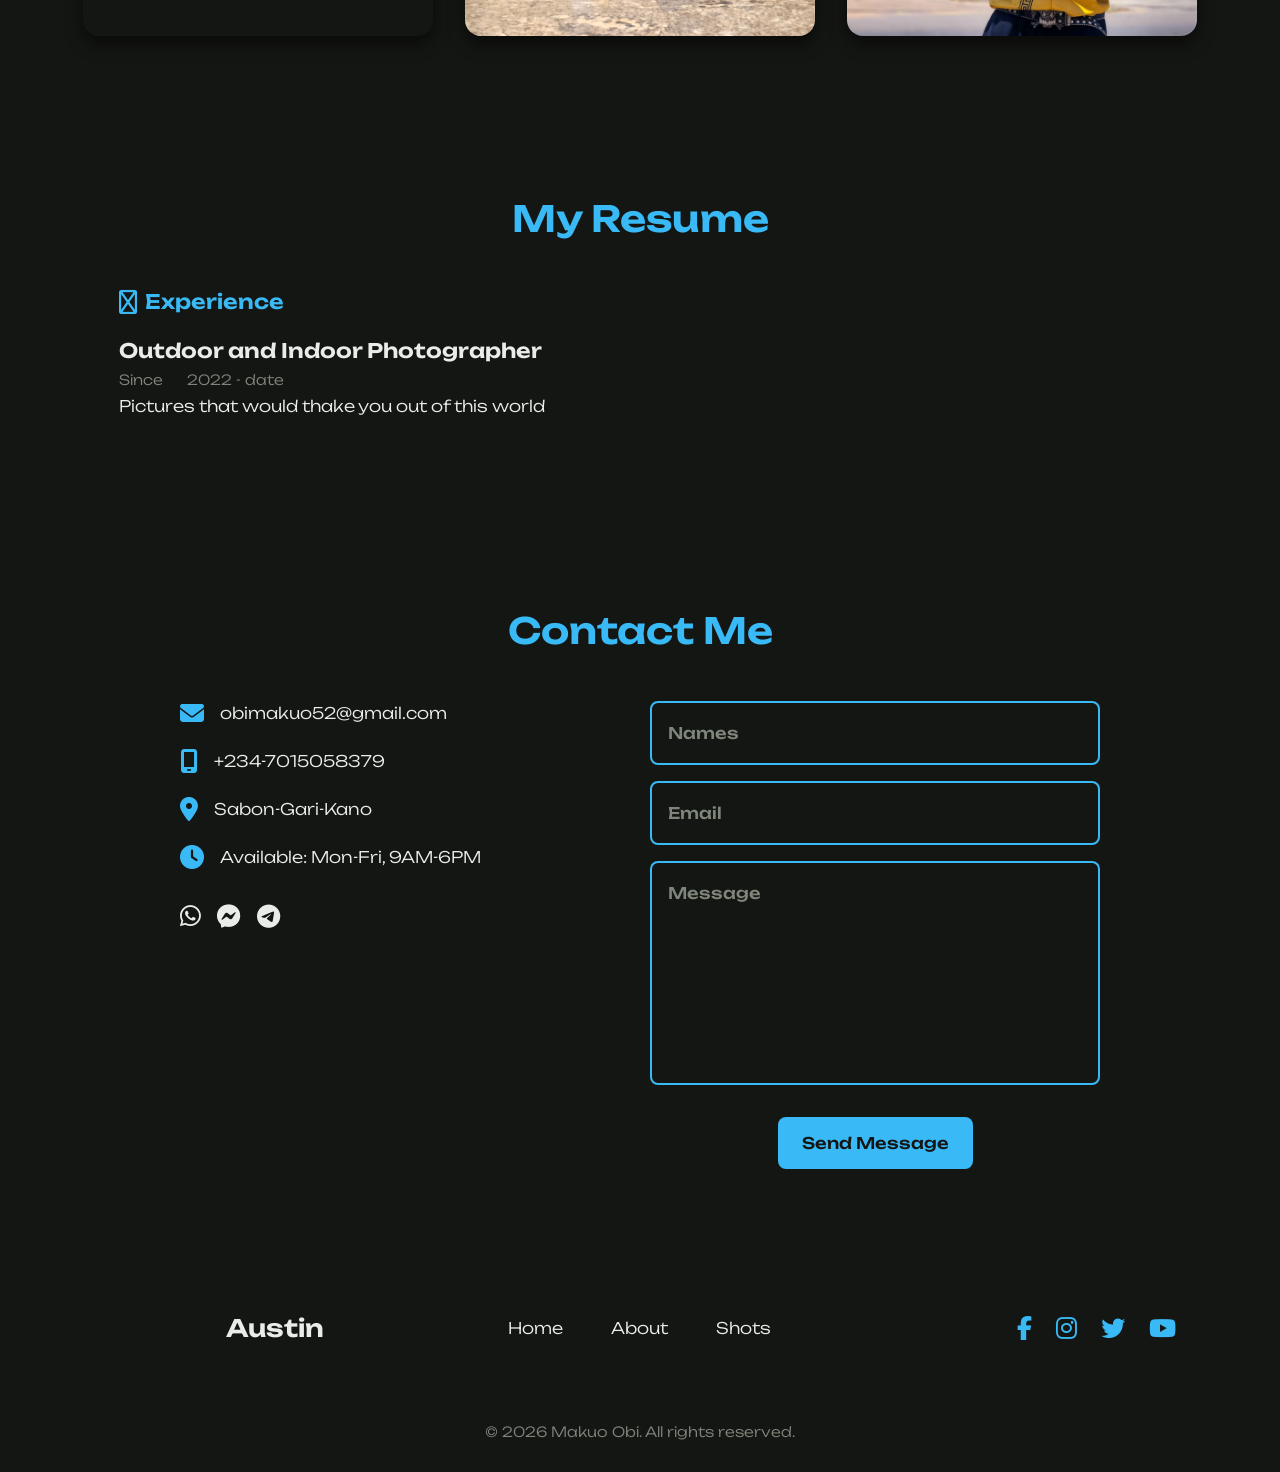
==== commit 855a9eec: "adding copyright" ====
--- a/pdf/index.html
+++ b/pdf/index.html
@@ -314,14 +314,13 @@
                   <span>Available: Mon-Fri, 9AM-6PM</span>
                 </address>
               </div>
-                       <!-- WHATSAPP -->
+                  <!-- SOCIAL LINKS -->
               <div class="contact__social">
                 <a href="https://wa.me/2347015058379" target="_blank" class="contact__link">
                   <i class="fa-brands fa-whatsapp"></i>
                 </a>
-              </div>
-
-                 <a href="https://www.facebook.com/share/1FanBwsQgj/" target="_blank" class="contact__link">
+
+                <a href="https://www.facebook.com/share/1FanBwsQgj/" target="_blank" class="contact__link">
                   <i class="fa-brands fa-facebook-messenger"></i>
                 </a>
 
@@ -336,10 +335,40 @@
 
           <!-- footer -->
     <footer class="footer">
-
+      <div class="footer__container container grid">
+        <a href="#" class="footer__logo">Austin</a>
+
+        <div class="footer__links">
+          <a href="#home" class="footer__link">Home</a>
+
+          <a href="#about" class="footer__link">About</a>
+
+          <a href="#shots" class="footer__link">Shots</a>
+        </div>
+                <!-- ADD YOUR SOCIAL LINKS LATER  -->
+        <div class="footer__social">
+          <a href="#" target="_blank" class="footer__social-link">
+             <i class="fa-brands fa-facebook-f"></i>
+          </a>
+
+          <a href="#" target="_blank" class="footer__social-link">
+            <i class="fa-brands fa-instagram"></i>
+          </a>
+
+          <a href="#" target="_blank" class="footer__social-link">
+            <i class="fa-brands fa-twitter"></i>
+          </a>
+
+          <a href="#" target="_blank" class="footer__social-link">
+            <i class="fa-brands fa-youtube"></i>
+          </a>
+        </div>
+      </div>
+
+      <span class="footer__copy">
+        <p>&#169; 2026 Makuo Obi. All rights reserved.</p>
+      </span>
     </footer>
-
-
 
                  <!-- scrollreveal -->
     <script src=""></script>
--- a/assets/styles.css
+++ b/assets/styles.css
@@ -115,7 +115,7 @@
   max-width: 1120px;
   margin: 0 auto;        /* centers perfectly */
   padding-inline: 1.5rem; /* keeps side spacing */
-}
+} 
 
 .grid{
   display: grid;
@@ -581,7 +581,67 @@
   color: var(--first-color);
 }
         /* footer */
-
+.footer{
+  padding-block: 5rem 2rem;
+}
+
+.footer__conatiner{
+  row-gap: 2rem;
+}
+
+.footer__links,
+.footer__social{
+  display: flex;
+  justify-content: center;
+}
+
+.footer__logo{
+  color: var(--white-color);
+  font-size: var(--h1-font-size);
+  font-weight: var(--font-semi-bold);
+  justify-self: center;
+  margin-bottom: 1rem;
+  transition: color .4s;
+}
+
+.footer__logo:hover{
+  color: var(--first-color);
+}
+
+.footer__links{
+  column-gap: 2rem;
+}
+
+.footer__link{
+  color: var(--white-color);
+  transition: color .4s;
+}
+
+.footer__link:hover{
+  color: var(--first-color);
+}
+
+.footer__social{
+  column-gap: 1.5rem;
+}
+
+.footer__social-link{
+  color: var(--first-color);
+  font-size: 1.5rem;
+  transition: transform .4s;
+}
+
+.footer__social-link:hover{
+  transform: translateY(-.25rem);
+}
+
+.footer__copy{
+  display: block;
+  margin-top: 5rem;
+  text-align: center;
+  font-size: var(--small-font-size);
+  color: var(--grey-color);
+}
         /* scroll bar */
 
         /* scroll up */
@@ -620,7 +680,8 @@
   .home__container,
   .about__container,
   .projects__container,
-  .resume__container{
+  .resume__container,
+  .contact__container{
     grid-template-columns: 400px;
     justify-content: center;
   }
@@ -642,8 +703,16 @@
   }
 
   .projects__container,
-  .resume__container{
+  .resume__container,
+  .contact__container{
     grid-template-columns: repeat(2, 350px);
+  }
+
+  .contact__content{
+    align-content: flex-start;
+  }
+  .contact__form{
+    order: 1;
   }
 }
 
@@ -741,6 +810,43 @@
   .resume__list{
     row-gap: 3rem;
   }
+
+  .contact{
+    padding-block: 8rem 4rem;
+  }
+  .contact__container{
+    grid-template-columns: 310px 450px;
+    column-gap: 10rem;
+  }
+  .contact__content{
+    row-gap: 2rem;
+  }
+  .contact__data{
+    row-gap: 1.5rem;
+  }
+  .contact__form .button{
+    justify-self: center;
+    margin-top: 1rem;
+  }
+  .contact__area{
+    height: 14rem;
+  }
+
+  .footer__container{
+    grid-template-columns: repeat(3, 1fr);
+    align-items: center;
+  }
+  .footer__logo{
+    font-size: var(--h2-font-size);
+    justify-content: flex-start;
+    margin-bottom: 0;
+  }
+  .footer__links{
+    column-gap: 3rem;
+  }
+  .footer__social{
+    justify-content: flex-end;
+  }
 }
 
 /* for 2k resolution (2048 * 1152, 2048 * 1536) */
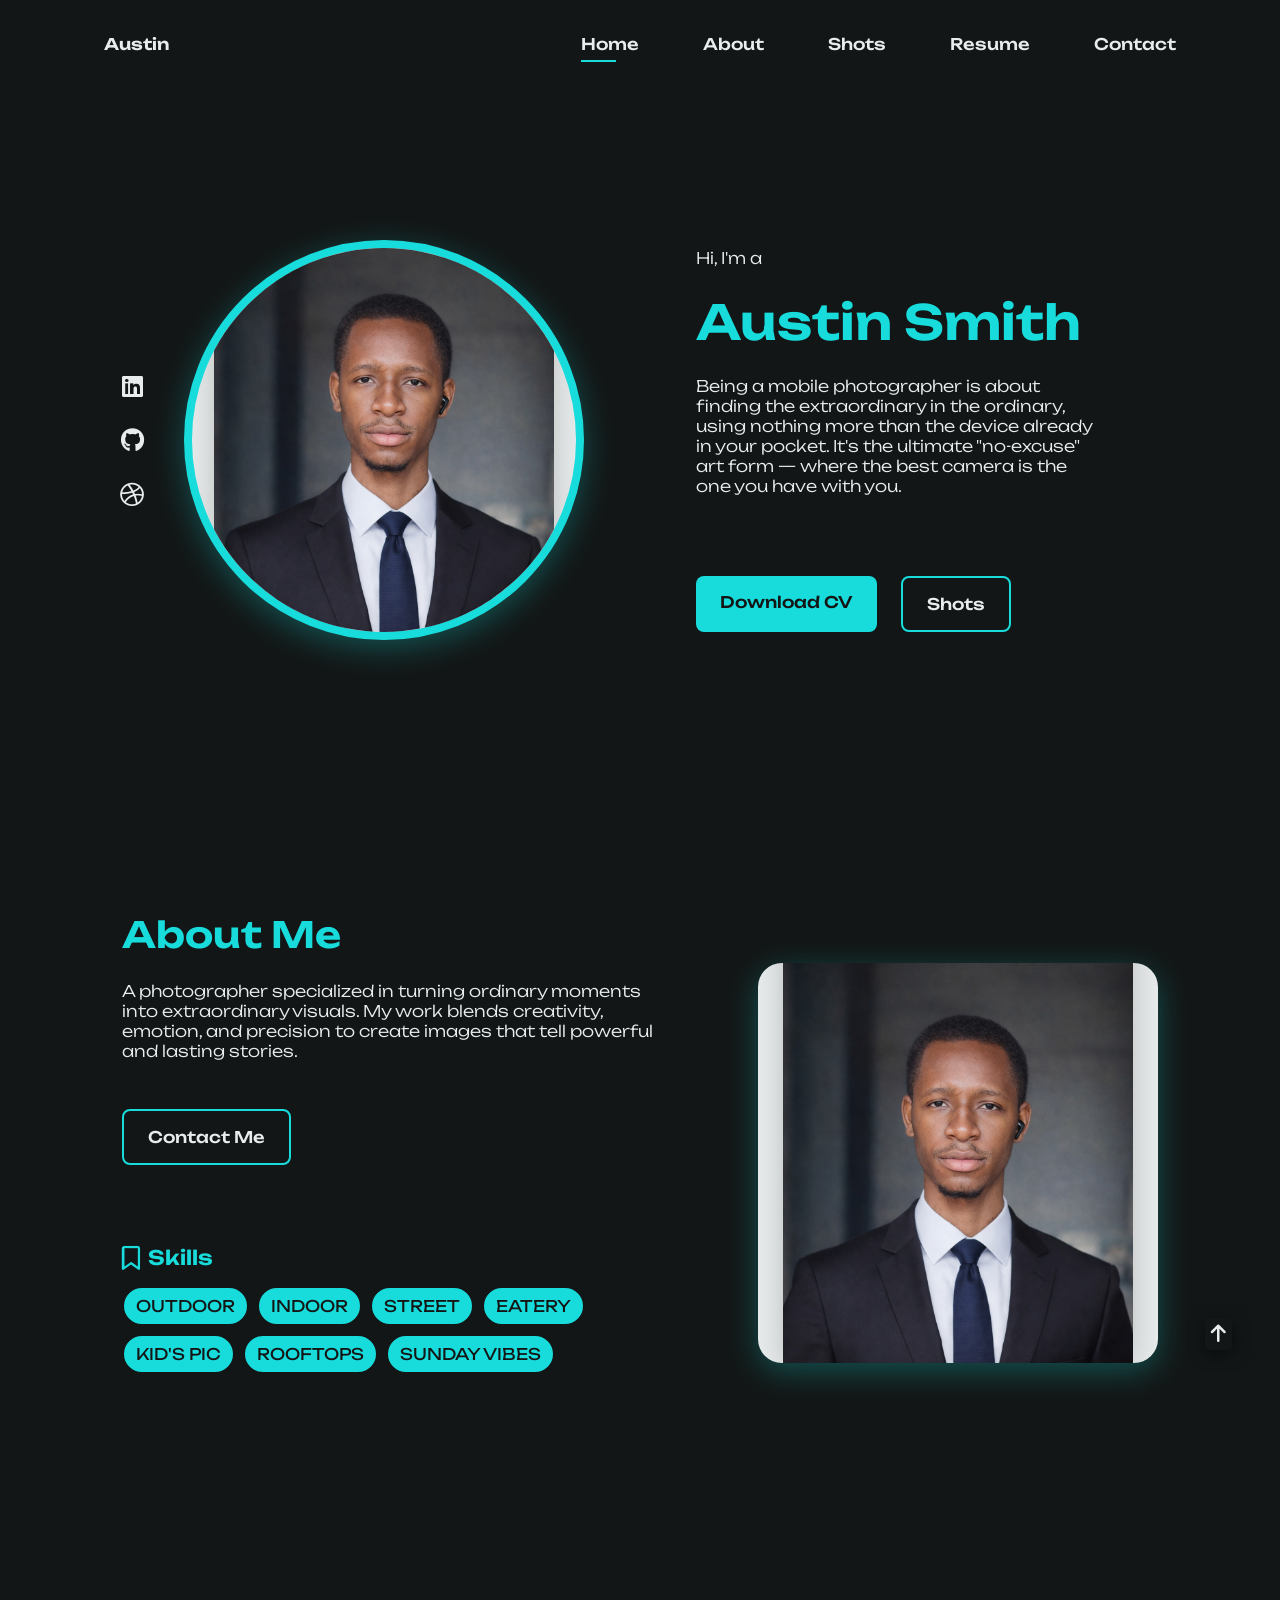
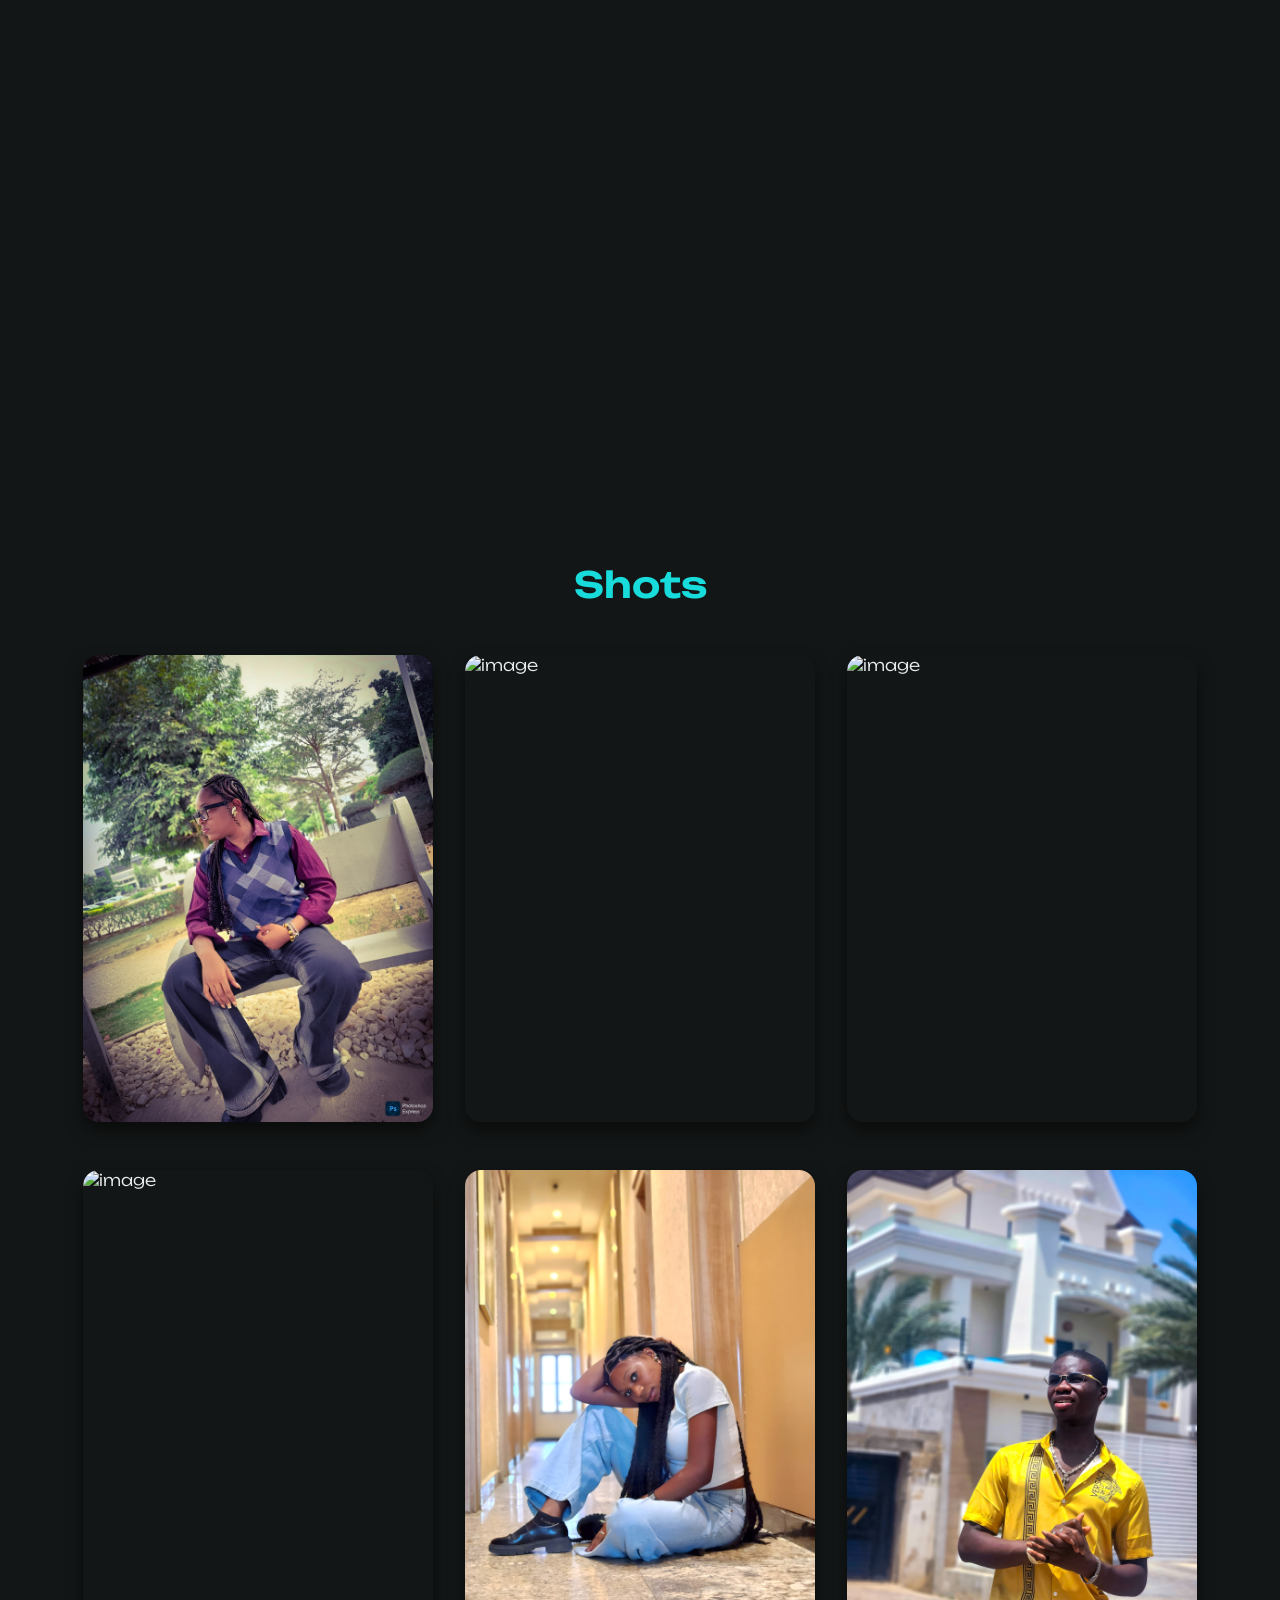
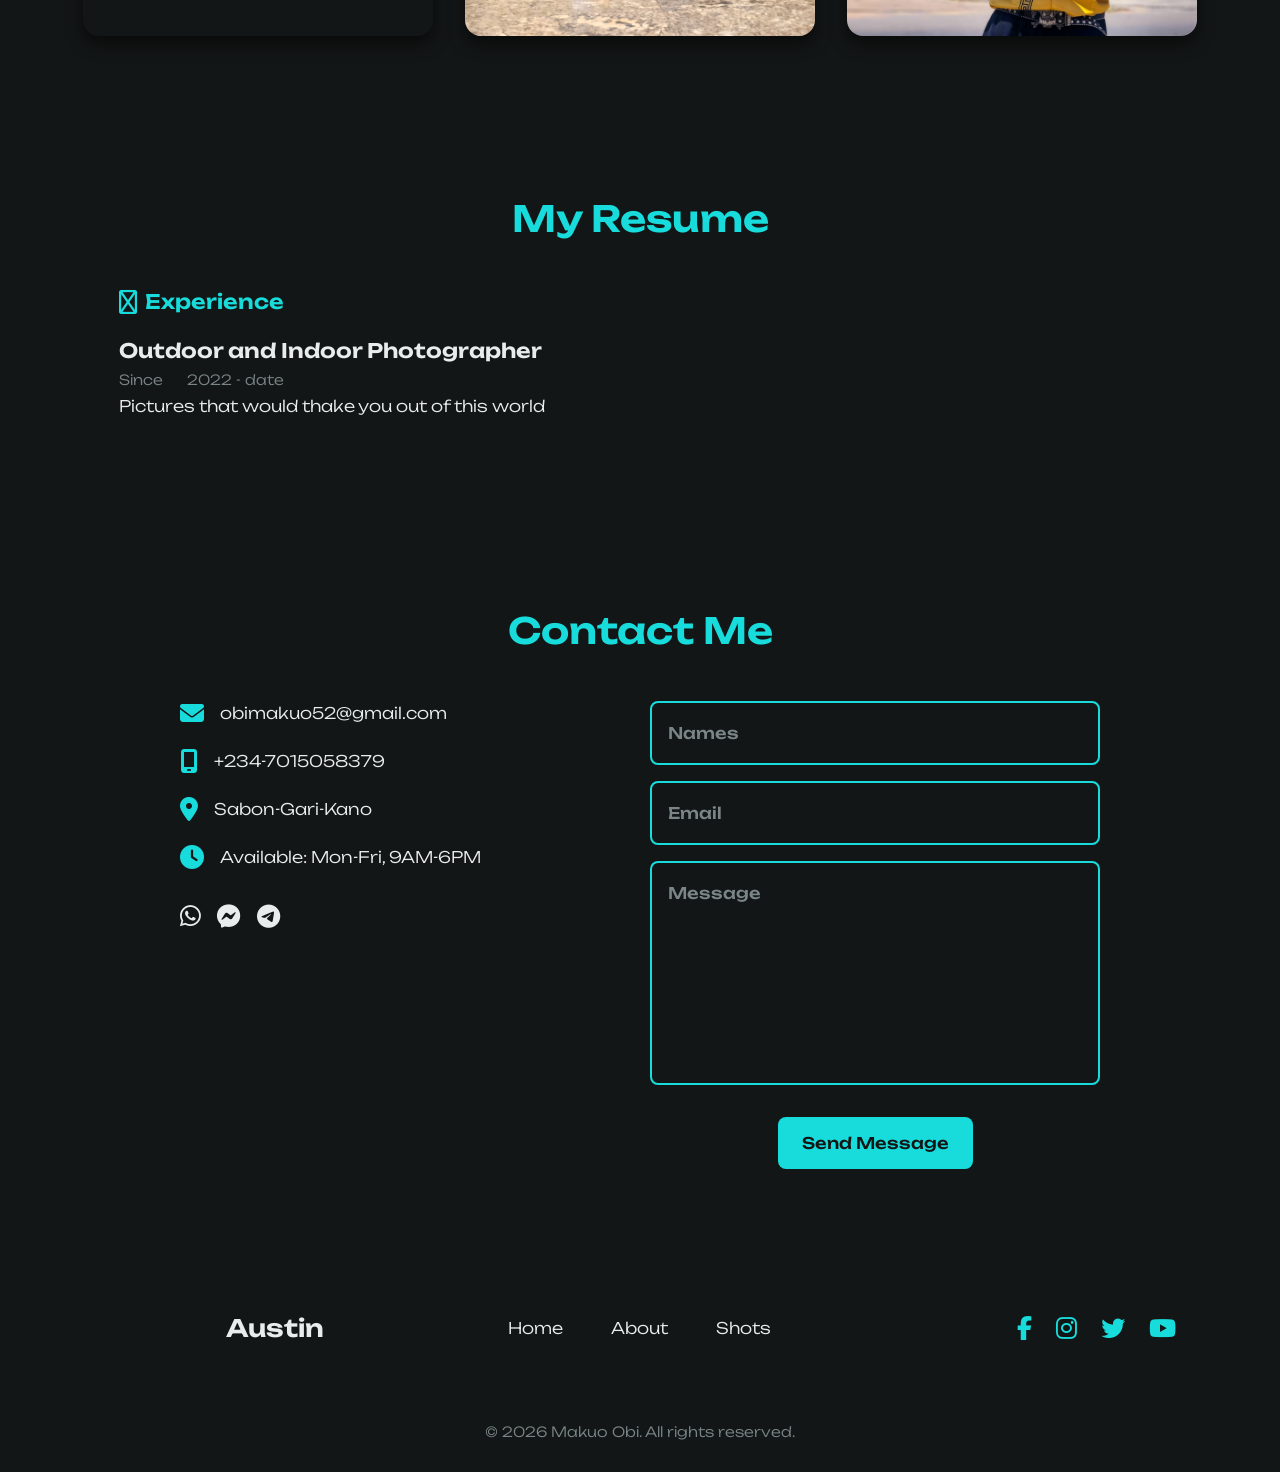
==== commit 2ecb7d5d: "finished touches" ====
--- a/pdf/index.html
+++ b/pdf/index.html
@@ -32,7 +32,7 @@
         <div class="nav__menu" id="nav__menu">
           <ul class="nav__list">
             <li>
-              <a href="#home" class="nav__link">Home</a>
+              <a href="#home" class="nav__link active-link">Home</a>
             </li>
             <li>
               <a href="#about" class="nav__link">About</a>
@@ -370,8 +370,14 @@
       </span>
     </footer>
 
+
+            <!-- SCROLL UP -->
+    <a href="#" class="scrollup" id="scroll-up">
+      <i class="fa-solid fa-arrow-up"></i>
+    </a>
+
                  <!-- scrollreveal -->
-    <script src=""></script>
+    <script src="https://unpkg.com/scrollreveal"></script>
 
                 <!-- typed js -->
     <script src="https://cdnjs.cloudflare.com/ajax/libs/typed.js/2.1.0/typed.umd.min.js"></script>
--- a/assets/styles.css
+++ b/assets/styles.css
@@ -9,8 +9,8 @@
 
       /* colors */
 
-  --hue: 100;
-  --first-color: rgb(57, 186, 246);
+  --hue: 180;
+  --first-color: hsla(var(--hue), 80%, 48%);
   --first-color-alt: hsl(var(--hue), 80%, 44%);
   --white-color: hsl(var(--hue), 8%, 92%);
   --black-color: hsl(var(--hue), 4%, 8%);
@@ -236,7 +236,9 @@
   box-shadow: 0 2px 16px hsla(0, 0%, 0%, .5);
 }
         /* active link */
-
+.active-link::after{
+  width: 60%;
+}
         /* home */
 .home__container{
   row-gap: 4rem;
@@ -643,12 +645,47 @@
   color: var(--grey-color);
 }
         /* scroll bar */
+::-webkit-scrollbar{
+  width: .6rem;
+  background-color: hsl(0, 0%, 15%);
+  border-radius: .5rem;
+}
+
+::-webkit-scrollbar-thumb{
+  background-color: hsl(0, 0%, 25%);
+  border-radius: .5rem;
+}
+
+::-webkit-scrollbar-thumb:hover{
+  background-color: hsl(0, 0%, 35%);
+}
+
 
         /* scroll up */
-
+.scrollup{
+  position: fixed;
+  right: 1rem;
+  bottom: -50%;
+  background-color: var(--body-color);
+  box-shadow: 0 4px 16px hsla(0, 0%, 0%, .5);
+  display: inline-flex;
+  padding: 6px;
+  color: var(--white-color);
+  font-size: 1.25rem;
+  border-radius: .25rem;
+  z-index: var(--z-tooltip);
+  transition: bottom .4s, transform .4s;
+}
+
+.scrollup:hover{
+  transform: translateY(-.5rem);
+}
 
         /* show scroll up */
-
+.show-scroll{
+  bottom: 3rem;
+
+}
         /* breakpoints */
  /* for small devices        */
  @media screen and (max-width: 320px) {
@@ -847,7 +884,15 @@
   .footer__social{
     justify-content: flex-end;
   }
+
+  .scrollup{
+    right: 3rem;
+  }
 }
 
 /* for 2k resolution (2048 * 1152, 2048 * 1536) */
-
+@media screen and (min-width: 2048px) {
+  body{
+    zoom: 1.2;
+  }
+}
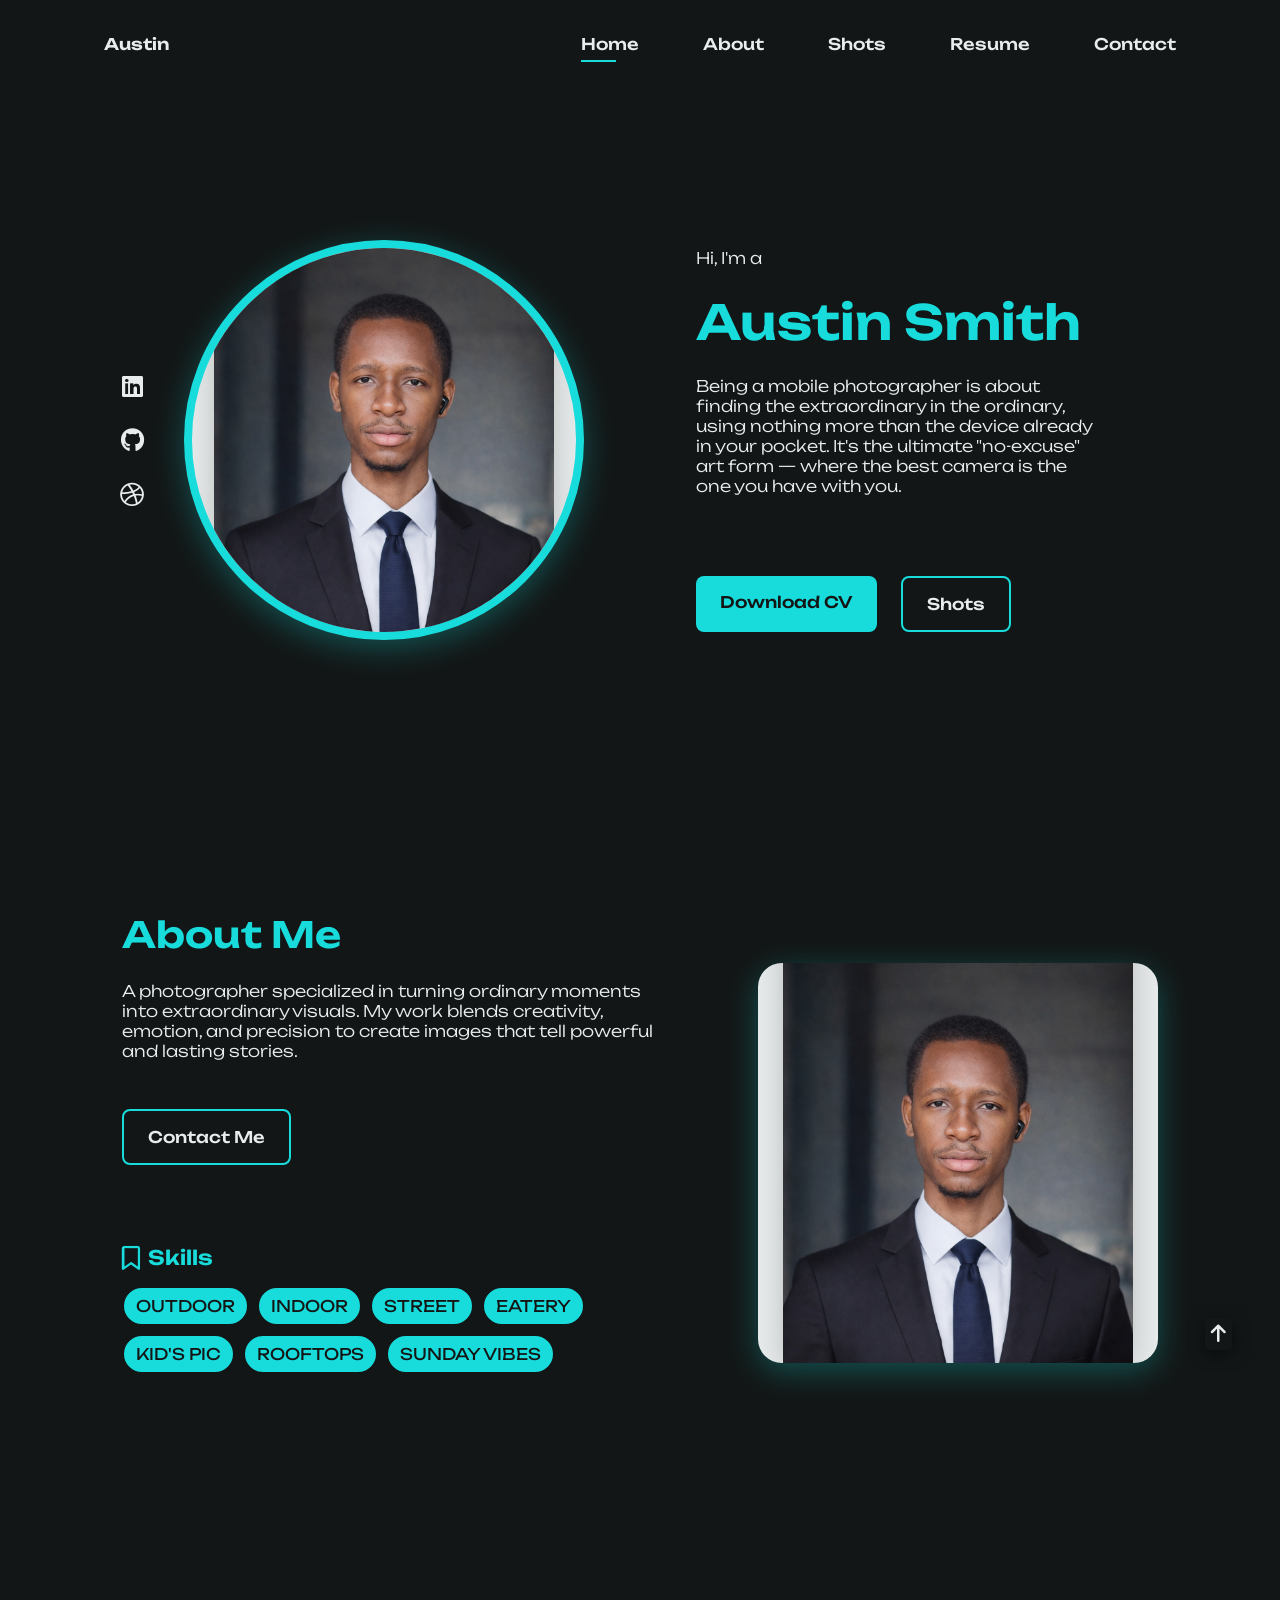
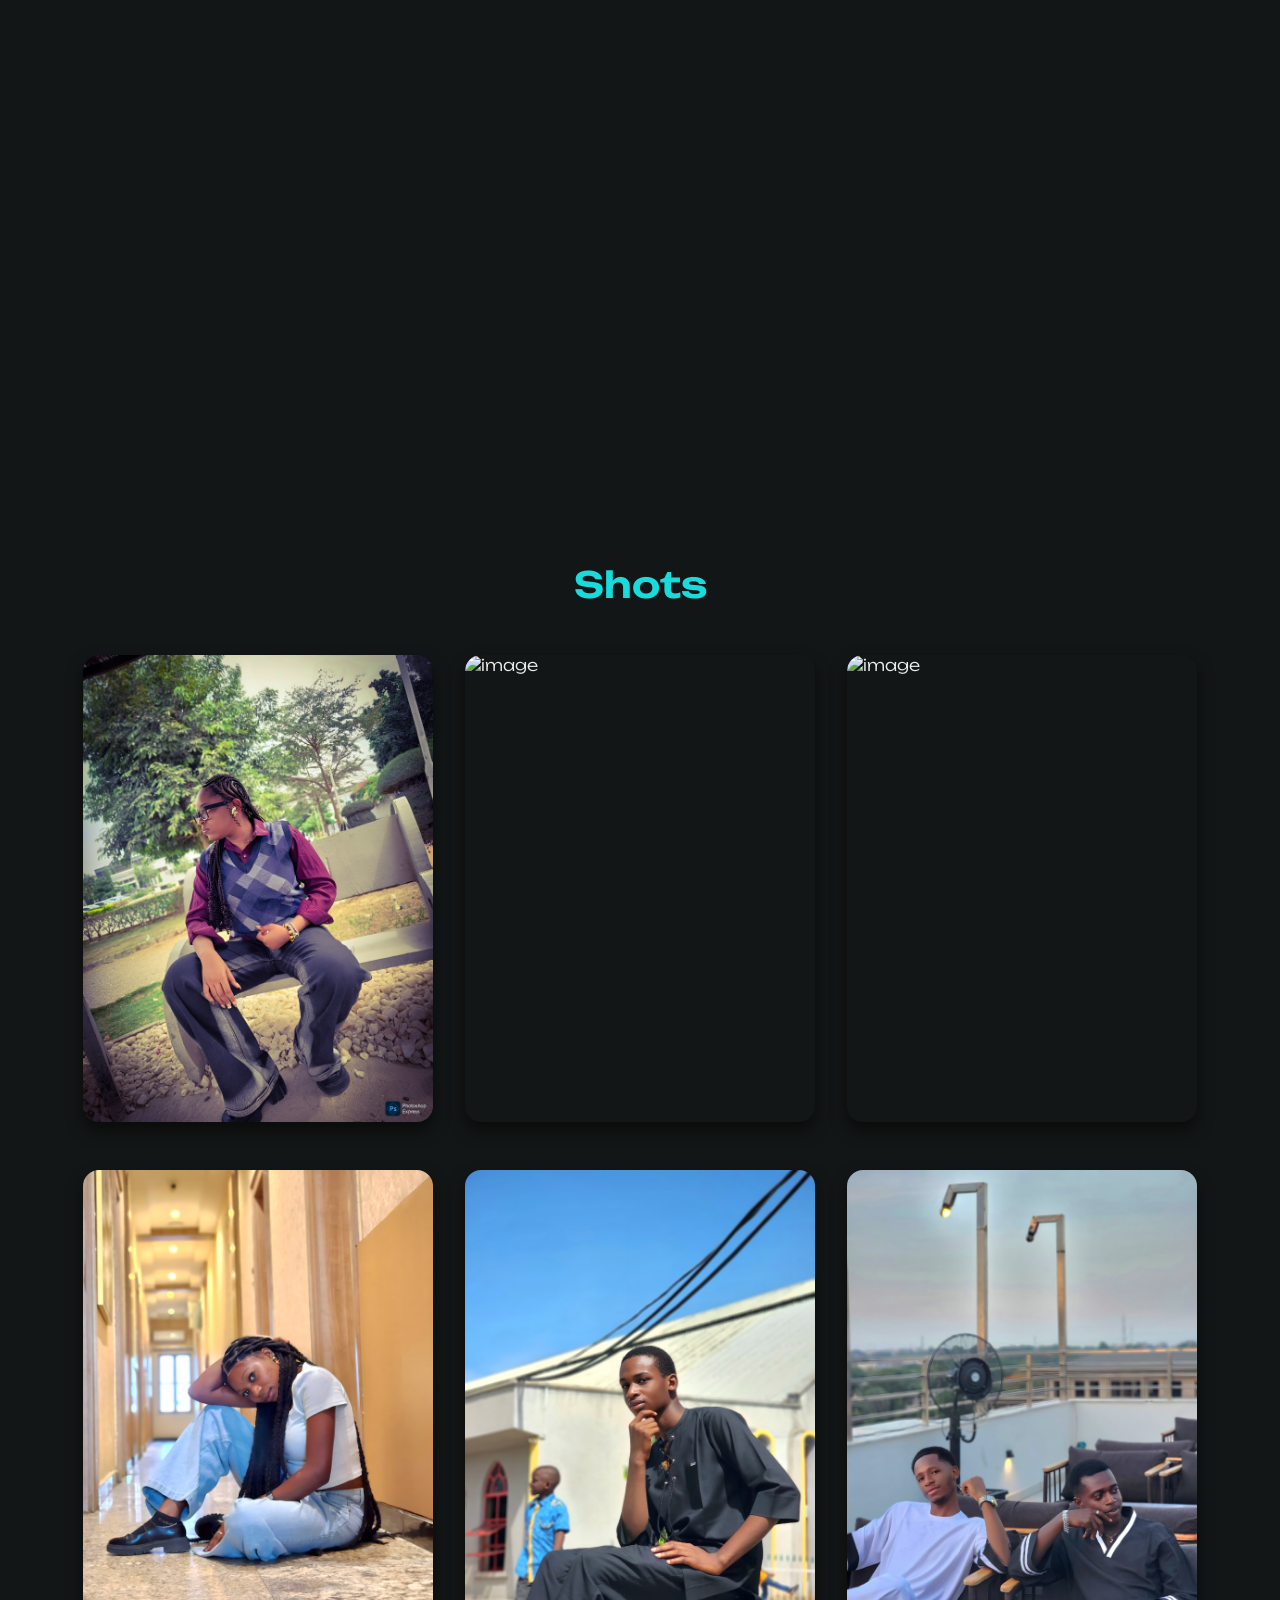
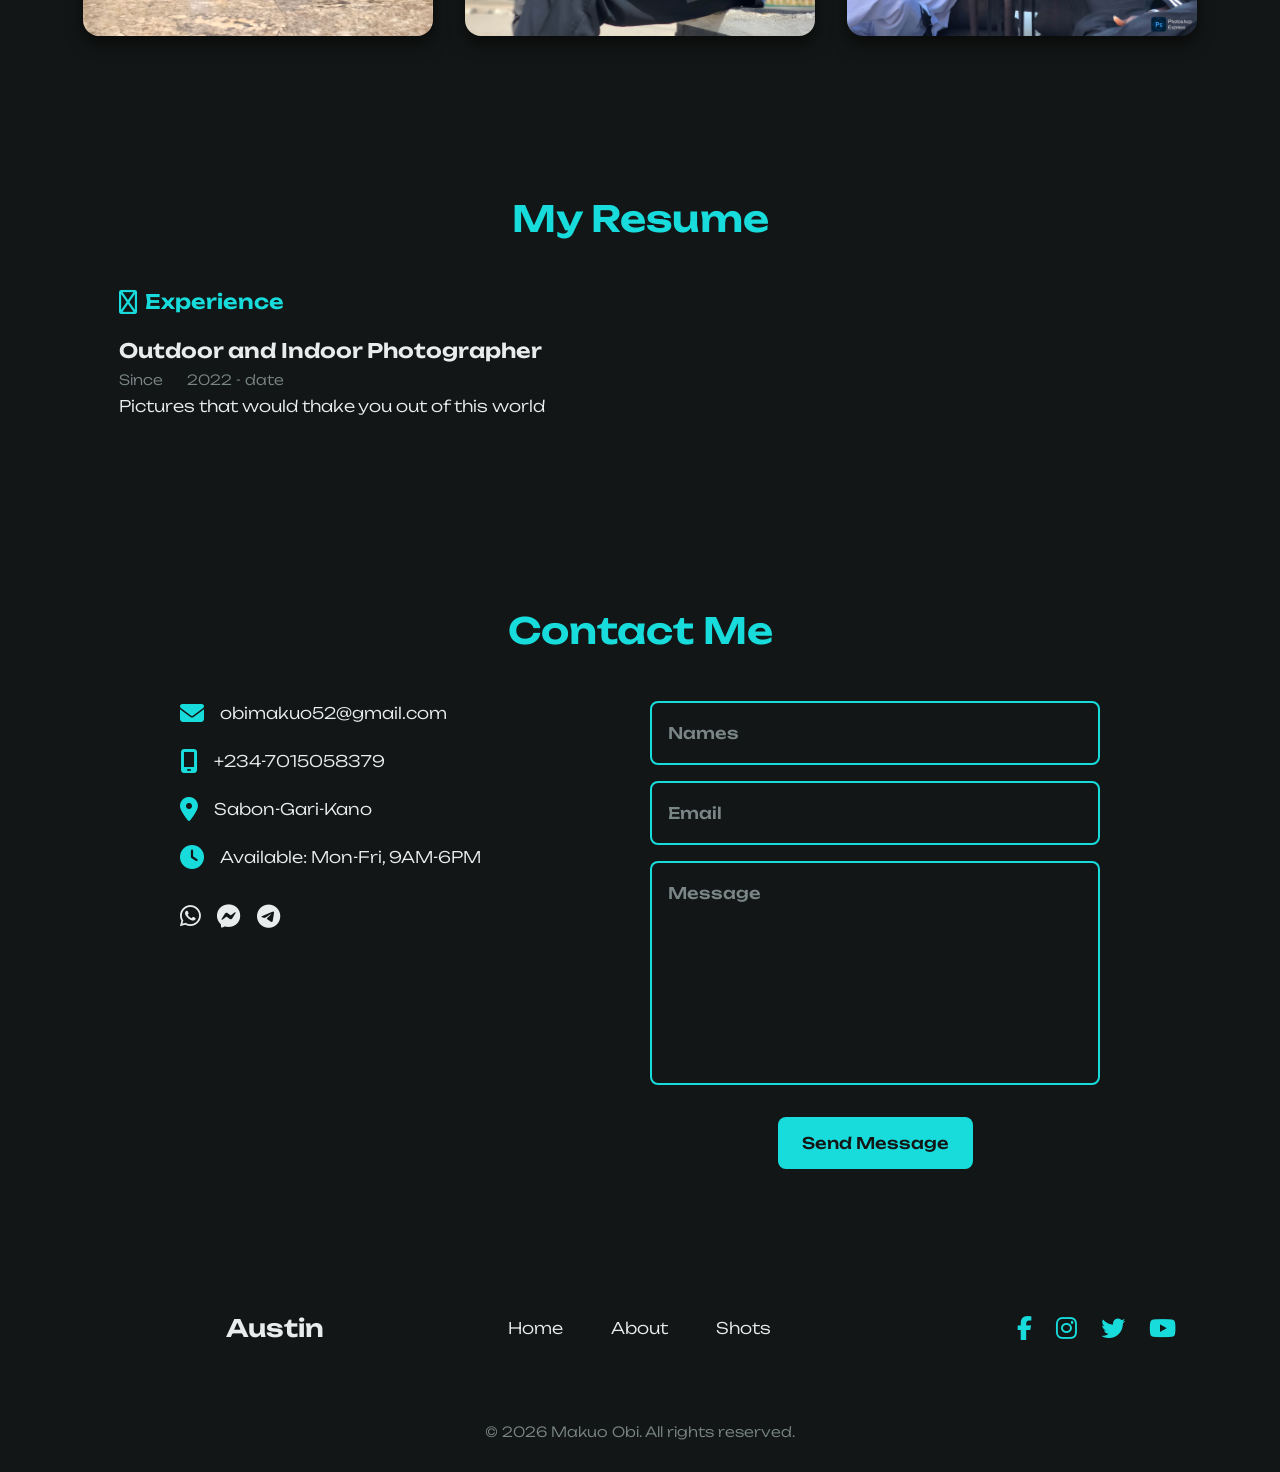
==== commit 37103966: "done and dusted" ====
--- a/pdf/index.html
+++ b/pdf/index.html
@@ -179,7 +179,10 @@
                   <p class="projects__description">
                     Street photography
                   </p>
-                  <a href="#" target="_blank" class="button  button__ghost">View picture</a>
+                  <button class="button view-project" 
+                    data-images="../assets/images_portfolio/street ielts (2).jpg,../assets/images_portfolio/street ielts.jpg,../assets/images_portfolio/street ielts 3.jpg,../assets/images_portfolio/birthday street pic.jpg,../assets/images_portfolio/street perfect unknown.jpg,../assets/images_portfolio/street standing ielts.jpg,../assets/images_portfolio/street festing.jpg,../assets/images_portfolio/smart street.jpg">
+                    View Pictures
+                  </button>
                 
               </div>
             </article>
@@ -191,19 +194,10 @@
                   <p class="projects__description">
                     Kids photography
                   </p>
-                  <a href="#" target="_blank" class="button  button__ghost">View picture</a>
-                
-              </div>
-            </article>
-
-            <article class="projects__card">
-              <img src="../assets/images_portfolio/birthday olu.jpg" alt="image" class="projects__img">
-              <div class="projects__data">
-                <h3 class="projects__title">Kids pic</h3>
-                  <p class="projects__description">
-                   Kids photography
-                  </p>
-                  <a href="#" target="_blank" class="button  button__ghost">View picture</a>
+                  <button class="button view-project" 
+                  data-images="../assets/images_portfolio/birthday olu.jpg,../assets/images_portfolio/birthday olu (2).jpg,../assets/images_portfolio/olu.jpg,../assets/images_portfolio/oluu.jpg">
+                  View pictures
+                </button>
                 
               </div>
             </article>
@@ -215,7 +209,10 @@
                   <p class="projects__description">
                     Outdoor photography
                   </p>
-                  <a href="#" target="_blank" class="button  button__ghost">View picture</a>
+                  <button class="button view-project" 
+                data-images="../assets/images_portfolio/outdoor best skypark.jpg,../assets/images_portfolio/outdoor pic amigo (2).jpg,../assets/images_portfolio/outdoor pic amigo.jpg,../assets/images_portfolio/outdoor sitting pic amigo.jpg,../assets/images_portfolio/couple pic amigo.jpg,../assets/images_portfolio/outdoor shoprite.jpg,../assets/images_portfolio/outdoor amigo standing.jpg,../assets/images_portfolio/demur skypark.jpg,../assets/images_portfolio/outdoor me shoprite.jpg,../assets/images_portfolio/outdoor me skypark.jpg">
+                View pictures
+              </button>
                 
               </div>
             </article>
@@ -227,19 +224,40 @@
                   <p class="projects__description">
                    Indoor photography
                   </p>
-                  <a href="#" target="_blank" class="button  button__ghost">View picture</a>
+                  <button class="button view-project" 
+                data-images="../assets/images_portfolio/indoor patoosh.jpg,../assets/images_portfolio/indoor pic at amigo.jpg,../assets/images_portfolio/indoor amigo.jpg,../assets/images_portfolio/indoor amigo nice.jpg">
+                View pictures
+              </button>
                 
               </div>
             </article>
             
             <article class="projects__card">
-              <img src="../assets/images_portfolio/street ielts 3.jpg" alt="image" class="projects__img">
-              <div class="projects__data">
-                <h3 class="projects__title">Street pic</h3>
-                  <p class="projects__description">
-                    Street photography
-                  </p>
-                  <a href="#" target="_blank" class="button  button__ghost">View picture</a>
+              <img src="../assets/images_portfolio/sunday vibes dont play.jpg" alt="image" class="projects__img">
+              <div class="projects__data">
+                <h3 class="projects__title">Sunday Vibes</h3>
+                  <p class="projects__description">
+                    Casual photography
+                  </p>
+                  <button class="button view-project" 
+                data-images="../assets/images_portfolio/Sunday pic at ourlady.jpg,../assets/images_portfolio/sundayvibes kel.jpg,../assets/images_portfolio/sunday vibes dont play.jpg,../assets/images_portfolio/sunday vibes abuchi.jpg">
+                View pictures
+              </button>
+                
+              </div>
+            </article>
+
+            <article class="projects__card">
+              <img src="../assets/images_portfolio/thirills 1.jpg" alt="image" class="projects__img">
+              <div class="projects__data">
+                <h3 class="projects__title">Thrills</h3>
+                  <p class="projects__description">
+                    Casual photography
+                  </p>
+                  <button class="button view-project" 
+                data-images="../assets/images_portfolio/thirills 1.jpg,../assets/images_portfolio/thrills 2.jpg,../assets/images_portfolio/thrills 3.jpg">
+                View pictures
+              </button>
                 
               </div>
             </article>
@@ -376,6 +394,18 @@
       <i class="fa-solid fa-arrow-up"></i>
     </a>
 
+          <!-- NEW SETUP -->
+    <!-- PROJECT MODAL -->
+    <div class="project-modal" id="projectModal">
+      <div class="project-modal__content">
+        <span class="project-modal__close" id="modalClose">&times;</span>
+
+        <div class="project-modal__images" id="modalImages">
+          <!-- Images will be inserted dynamically -->
+        </div>
+      </div>
+    </div>       
+
                  <!-- scrollreveal -->
     <script src="https://unpkg.com/scrollreveal"></script>
 
--- a/assets/styles.css
+++ b/assets/styles.css
@@ -172,6 +172,77 @@
 
 }
 
+          /* NEW SETUP */
+/* PROJECT MODAL */
+.project-modal{
+  position: fixed;
+  inset: 0;
+  background-color: rgba(0,0,0,.85);
+  display: flex;
+  justify-content: center;
+  align-items: center;
+  opacity: 0;
+  pointer-events: none;
+  transition: opacity .4s;
+  z-index: 1000;
+}
+
+.project-modal.active{
+  opacity: 1;
+  pointer-events: auto;
+}
+
+.project-modal__content{
+  position: relative;
+  max-width: 900px;
+  width: 90%;
+  background-color: var(--container-color);
+  padding: 2rem;
+  border-radius: 1rem;
+}
+
+.project-modal__content{
+  position: relative;
+  max-width: 900px;
+  width: 90%;
+  max-height: 85vh;   /* important */
+  overflow-y: auto;   /* enables scrolling */
+  background-color: var(--container-color);
+  padding: 2rem;
+  border-radius: 1rem;
+}
+
+.project-modal__images{
+  display: grid;
+  gap: 1rem;
+  grid-template-columns: repeat(auto-fit, minmax(250px, 1fr));
+}
+
+.project-modal__images img{
+  width: 100%;
+  height: auto;
+  border-radius: .75rem;
+  transition: transform .3s ease;
+}
+
+.project-modal__images img:hover{
+  transform: scale(1.03);
+}
+
+.projects__data .button{
+  background-color: rgba(0,0,0,.6);
+  color: var(--first-color);
+  border: 1px solid var(--first-color);
+}
+
+.project-modal__content::-webkit-scrollbar{
+  width: 6px;
+}
+
+.project-modal__content::-webkit-scrollbar-thumb{
+  background: var(--first-color);
+  border-radius: 10px;
+}
 
         /* navigation for mobile devices */
 @media screen and (max-width: 1150px){
@@ -426,6 +497,11 @@
   box-shadow: 0 8px 16px hsla(0, 0%, 0%, .5);
   transition: box-shadow .4s;
 }
+
+.projects__card img{
+  transition: filter .6s ease, transform .6s ease;
+}
+
 .projects__data{
   position: absolute;
   inset: 0;
@@ -448,6 +524,11 @@
   pointer-events: auto;
 } 
 
+.projects__card:hover img{
+  filter: blur(5px);
+  transform: scale(1.05);
+}
+
 
 .projects__data .button{
   justify-self: center;
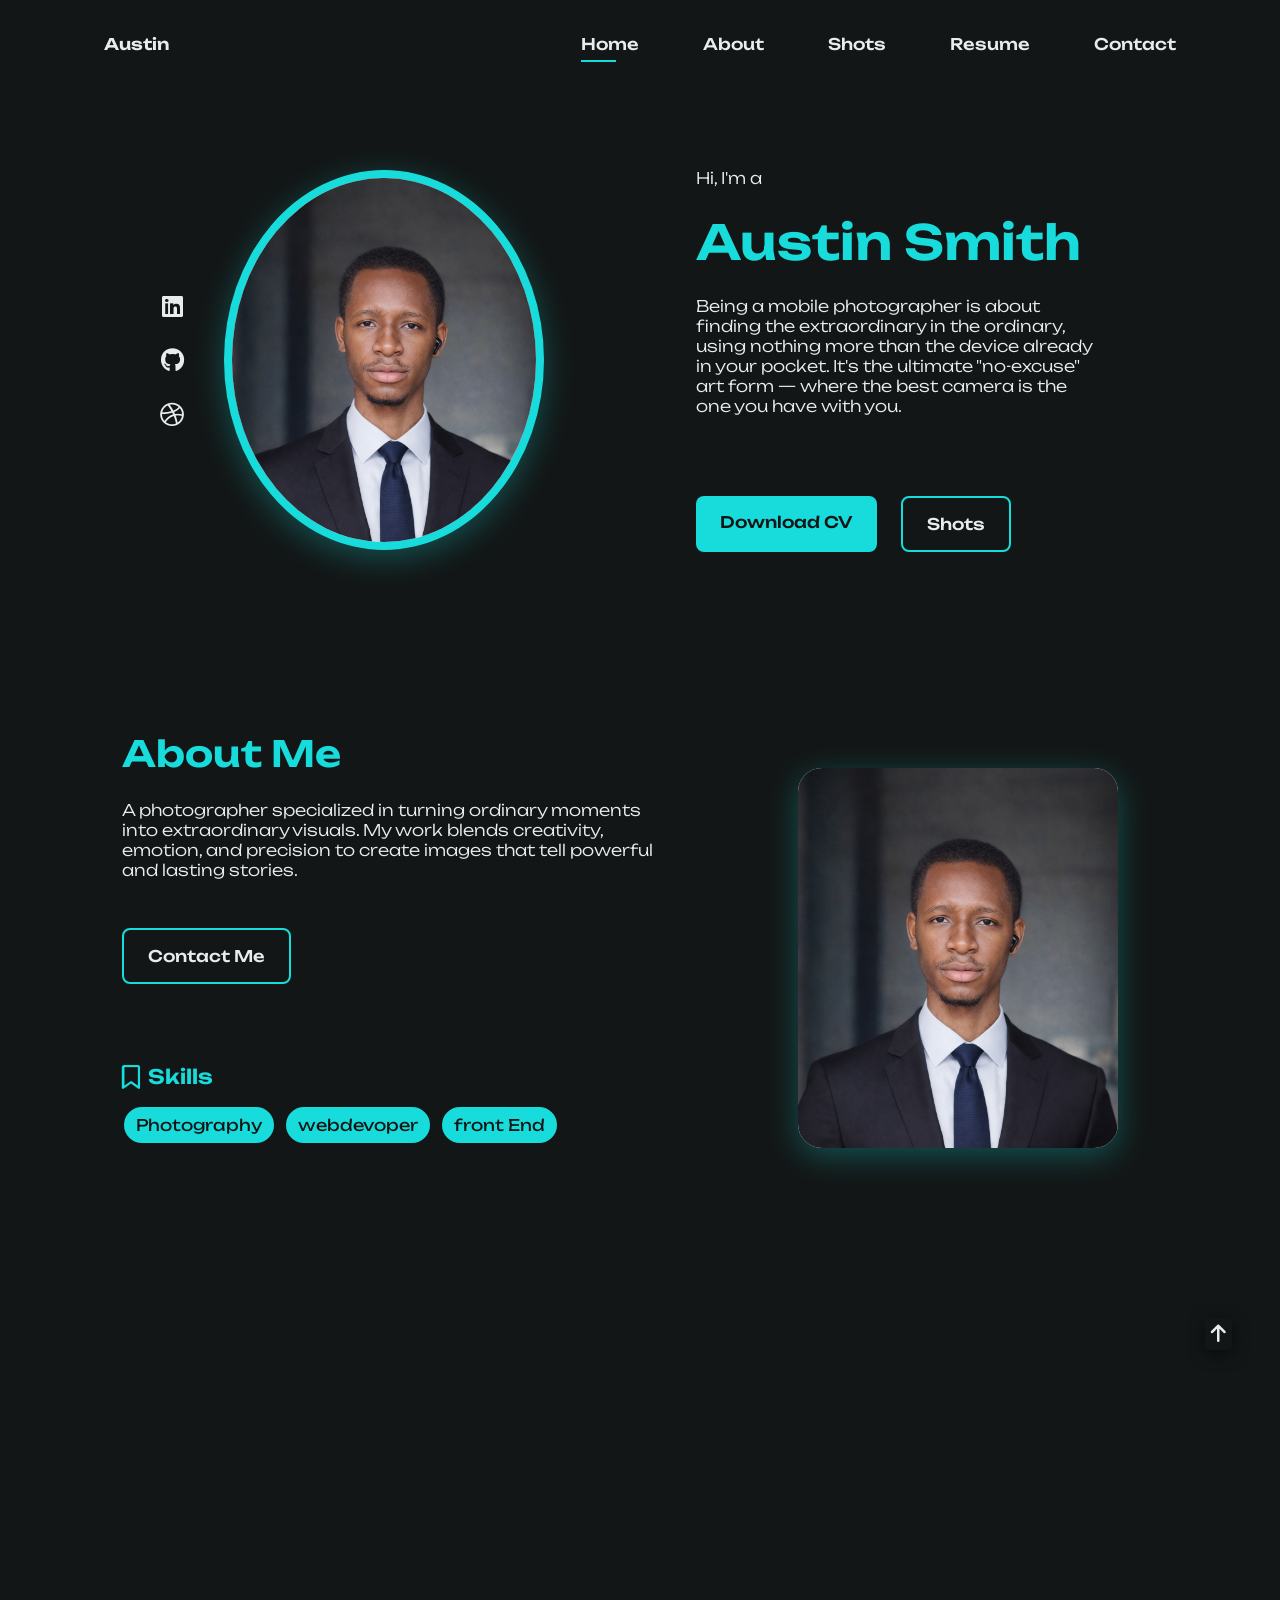
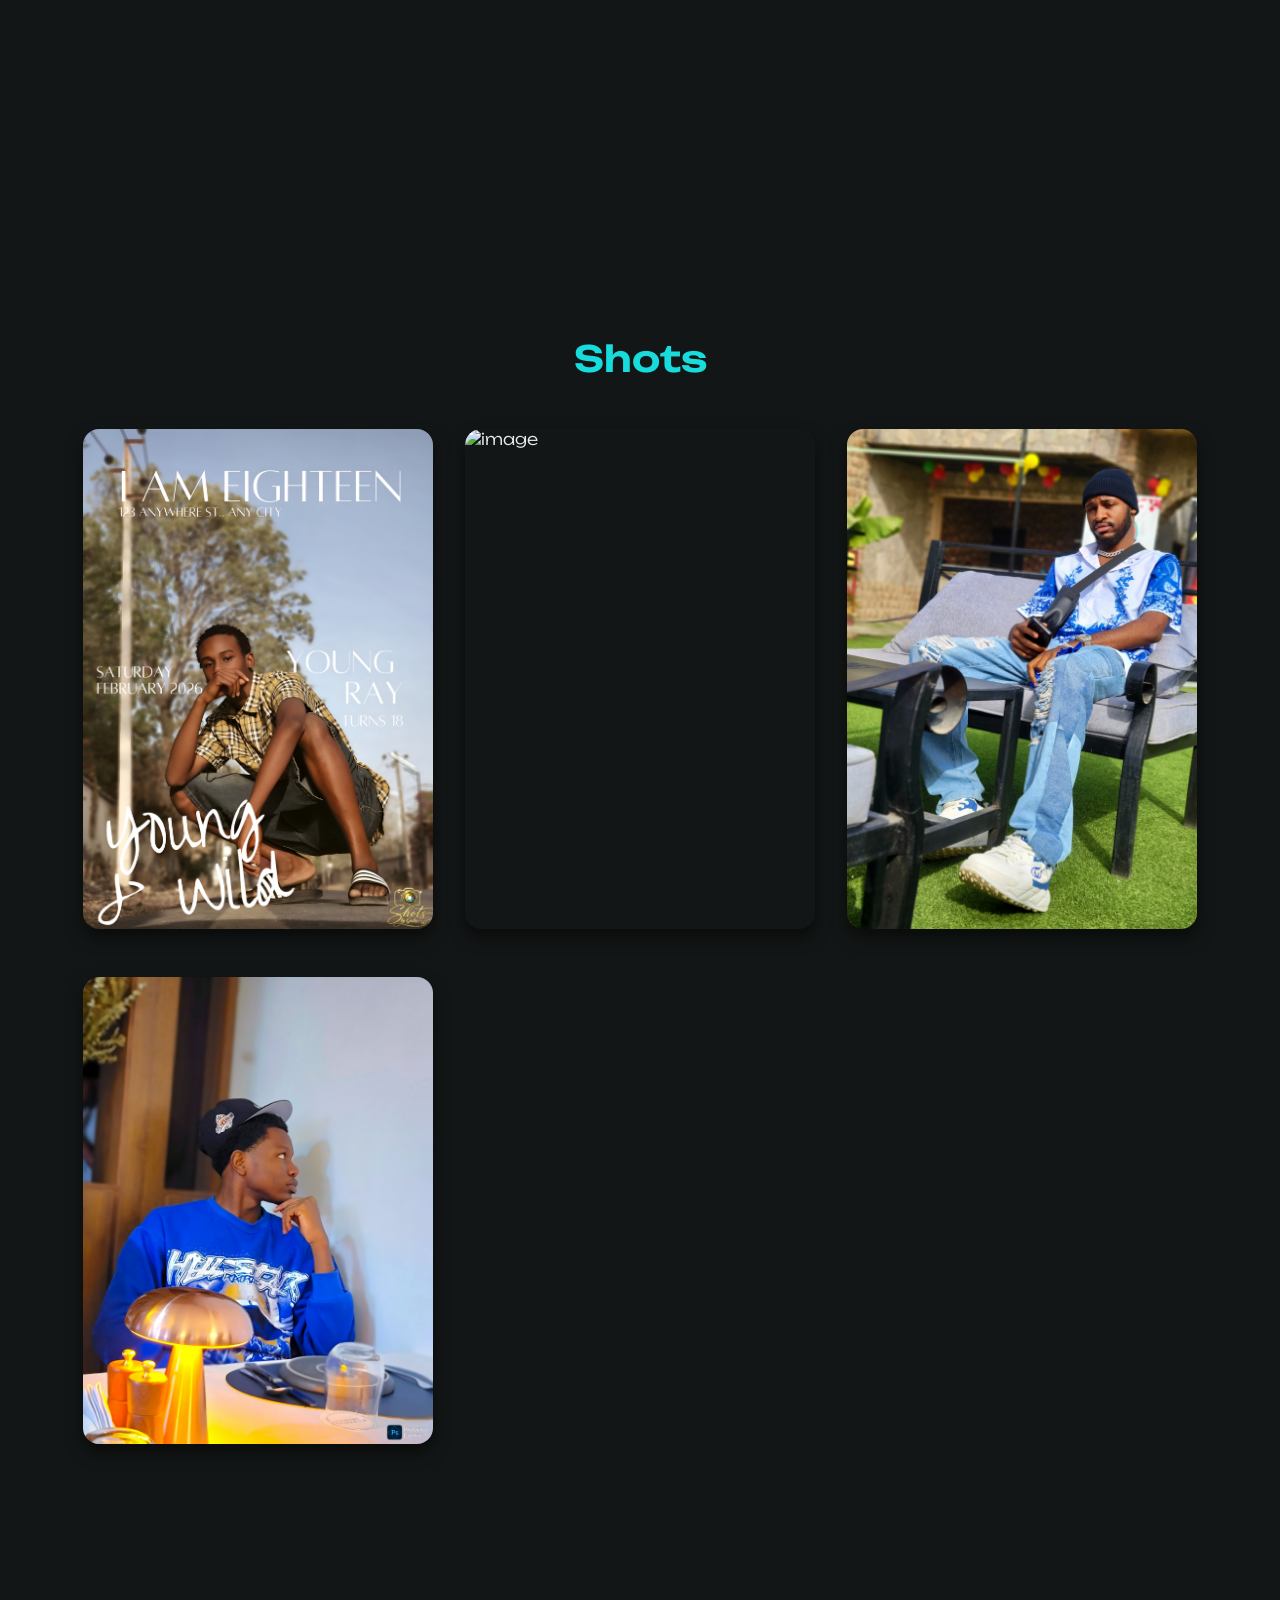
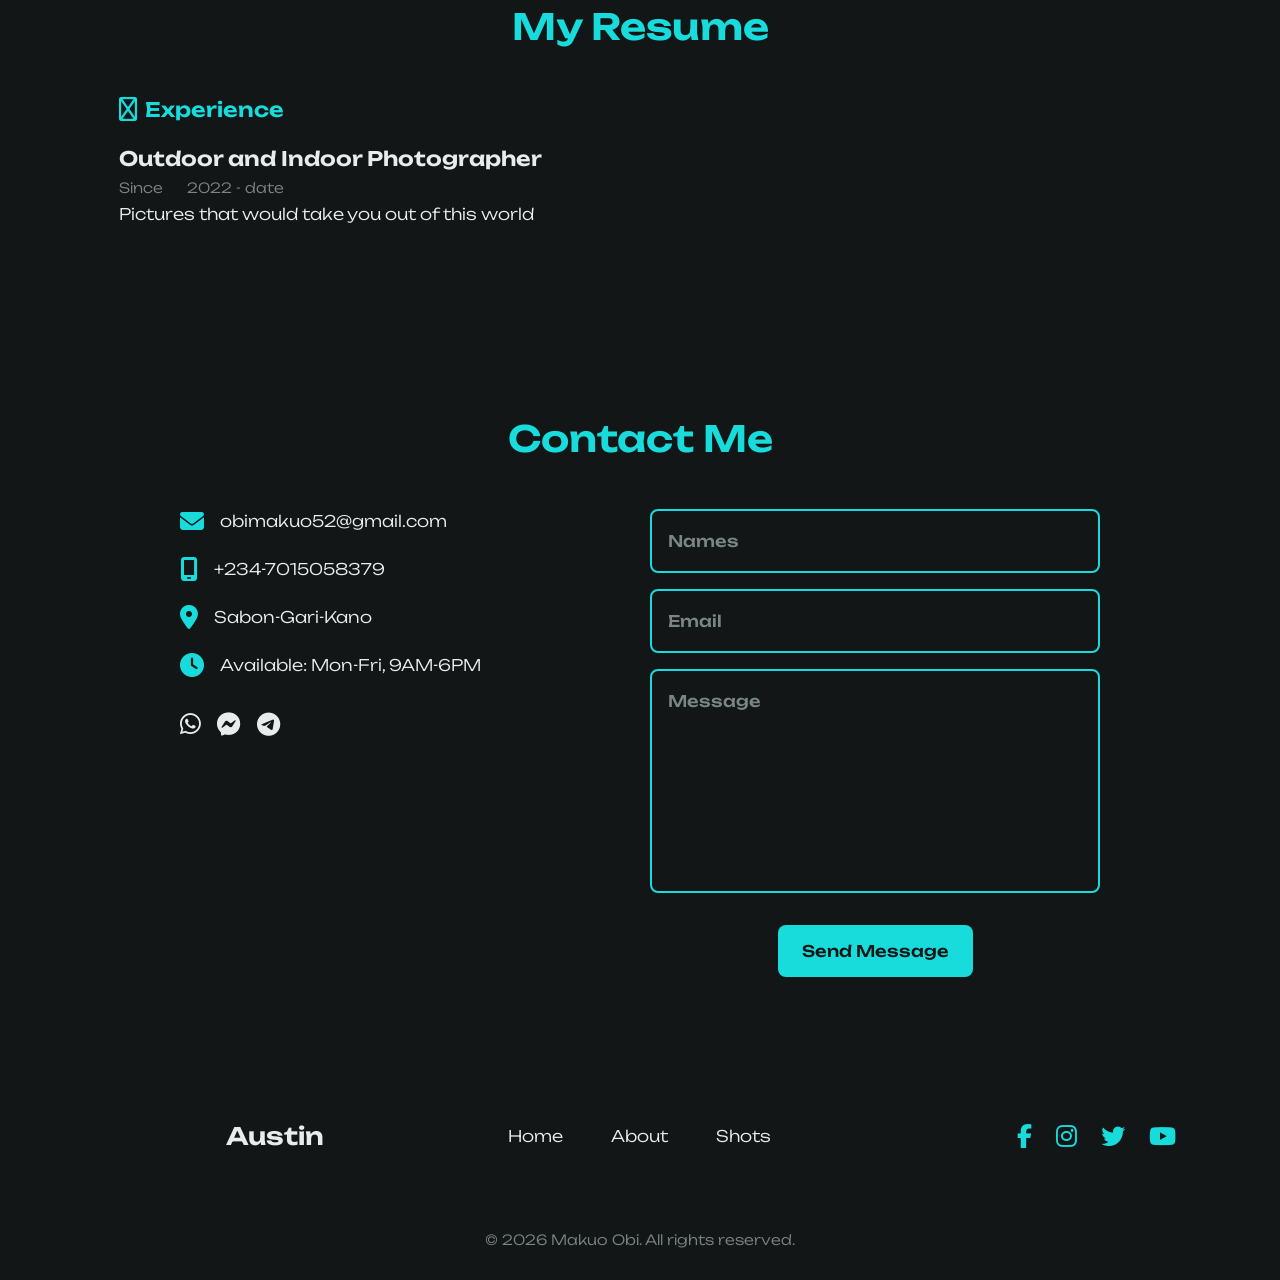
==== commit 66ec06f5: "finished" ====
--- a/pdf/index.html
+++ b/pdf/index.html
@@ -144,13 +144,9 @@
                       <!-- add your skills here -->
                 <ul class="about__items">
 
-                  <li class="about__item">OUTDOOR</li>
-                  <li class="about__item">INDOOR</li>
-                  <li class="about__item">STREET</li>
-                  <li class="about__item">EATERY</li>
-                  <li class="about__item">KID'S PIC</li>
-                  <li class="about__item">ROOFTOPS</li>
-                  <li class="about__item">SUNDAY VIBES</li>
+                  <li class="about__item">Photography</li>
+                  <li class="about__item">webdevoper</li>
+                  <li class="about__item">front End</li>
                 </ul>
               </div>
             </div>
@@ -173,7 +169,7 @@
           </h2>
           <div class="projects__container container grid">
             <article class="projects__card">
-              <img src="../assets/images_portfolio/street perfect unknown.jpg" alt="image" class="projects__img">
+              <img src="../assets/images_portfolio/street best dp.jpg" alt="image" class="projects__img">
               <div class="projects__data">
                 <h3 class="projects__title">Street shot</h3>
                   <p class="projects__description">
@@ -203,14 +199,14 @@
             </article>
 
             <article class="projects__card">
-              <img src="../assets/images_portfolio/outdoor best skypark.jpg" alt="image" class="projects__img">
+              <img src="../assets/images_portfolio/demur skypark.jpg" alt="image" class="projects__img">
               <div class="projects__data">
                 <h3 class="projects__title">Outdoor</h3>
                   <p class="projects__description">
                     Outdoor photography
                   </p>
                   <button class="button view-project" 
-                data-images="../assets/images_portfolio/outdoor best skypark.jpg,../assets/images_portfolio/outdoor pic amigo (2).jpg,../assets/images_portfolio/outdoor pic amigo.jpg,../assets/images_portfolio/outdoor sitting pic amigo.jpg,../assets/images_portfolio/couple pic amigo.jpg,../assets/images_portfolio/outdoor shoprite.jpg,../assets/images_portfolio/outdoor amigo standing.jpg,../assets/images_portfolio/demur skypark.jpg,../assets/images_portfolio/outdoor me shoprite.jpg,../assets/images_portfolio/outdoor me skypark.jpg">
+                data-images="../assets/images_portfolio/second.jpg,../assets/images_portfolio/outdoor pic amigo (2).jpg,../assets/images_portfolio/outdoor pic amigo.jpg,../assets/images_portfolio/outdoor sitting pic amigo.jpg,../assets/images_portfolio/couple pic amigo.jpg,../assets/images_portfolio/outdoor shoprite.jpg,../assets/images_portfolio/outdoor amigo standing.jpg,../assets/images_portfolio/demur skypark.jpg,../assets/images_portfolio/outdoor me shoprite.jpg,../assets/images_portfolio/outdoor me skypark.jpg,../assets/images_portfolio/Sunday pic at ourlady.jpg,../assets/images_portfolio/sundayvibes kel.jpg,../assets/images_portfolio/sunday vibes dont play.jpg,../assets/images_portfolio/sunday vibes abuchi.jpg">
                 View pictures
               </button>
                 
@@ -218,49 +214,20 @@
             </article>
 
             <article class="projects__card">
-              <img src="../assets/images_portfolio/indoor pic at amigo.jpg" alt="image" class="projects__img">
+              <img src="../assets/images_portfolio/thrills 2.jpg" alt="image" class="projects__img">
               <div class="projects__data">
                 <h3 class="projects__title">Indoor pic</h3>
                   <p class="projects__description">
                    Indoor photography
                   </p>
                   <button class="button view-project" 
-                data-images="../assets/images_portfolio/indoor patoosh.jpg,../assets/images_portfolio/indoor pic at amigo.jpg,../assets/images_portfolio/indoor amigo.jpg,../assets/images_portfolio/indoor amigo nice.jpg">
+                data-images="../assets/images_portfolio/indoor patoosh.jpg,../assets/images_portfolio/indoor pic at amigo.jpg,../assets/images_portfolio/indoor amigo.jpg,../assets/images_portfolio/indoor amigo nice.jpg,../assets/images_portfolio/thirills 1.jpg,../assets/images_portfolio/thrills 2.jpg,../assets/images_portfolio/thrills 3.jpg">
                 View pictures
               </button>
                 
               </div>
             </article>
             
-            <article class="projects__card">
-              <img src="../assets/images_portfolio/sunday vibes dont play.jpg" alt="image" class="projects__img">
-              <div class="projects__data">
-                <h3 class="projects__title">Sunday Vibes</h3>
-                  <p class="projects__description">
-                    Casual photography
-                  </p>
-                  <button class="button view-project" 
-                data-images="../assets/images_portfolio/Sunday pic at ourlady.jpg,../assets/images_portfolio/sundayvibes kel.jpg,../assets/images_portfolio/sunday vibes dont play.jpg,../assets/images_portfolio/sunday vibes abuchi.jpg">
-                View pictures
-              </button>
-                
-              </div>
-            </article>
-
-            <article class="projects__card">
-              <img src="../assets/images_portfolio/thirills 1.jpg" alt="image" class="projects__img">
-              <div class="projects__data">
-                <h3 class="projects__title">Thrills</h3>
-                  <p class="projects__description">
-                    Casual photography
-                  </p>
-                  <button class="button view-project" 
-                data-images="../assets/images_portfolio/thirills 1.jpg,../assets/images_portfolio/thrills 2.jpg,../assets/images_portfolio/thrills 3.jpg">
-                View pictures
-              </button>
-                
-              </div>
-            </article>
           </div>
         </section>
                     <!-- resume -->
@@ -283,7 +250,7 @@
                      <address>2022 - date</address>
                   </div>
 
-                  <p class="resume__description">Pictures that would thake you out of this world </p>
+                  <p class="resume__description">Pictures that would take you out of this world </p>
                 </div>
                 
                 
--- a/assets/styles.css
+++ b/assets/styles.css
@@ -123,7 +123,7 @@
 }
 
 .section{
-padding-block: 5rem 1rem;
+  padding-block: 7rem 2rem;
 }
 
 .section__title{
@@ -314,6 +314,7 @@
 .home__container{
   row-gap: 4rem;
   padding-block: 2.5rem 2rem;
+
 } 
 
 .home__content{
@@ -324,21 +325,21 @@
 
 .home__image{
   width: 240px;
-  height: 240px;
+  height: 270px;
   background-color: var(--white-color);
   border-radius: 50%;
   overflow: hidden;
   display: flex;
-  align-items: flex-end;
-  justify-content: center;
+  align-items: center;     /* FIXED */
+  justify-content: center; /* FIXED */
   border: 5px solid var(--first-color);
   box-shadow: 0 8px 32px hsla(var(--hue), 80%, 48%, .3);
 }
-
 .home__img{
-  width: 200px;
+  width: 100%;
+  height: 100%;
+  object-fit: cover;   /* VERY IMPORTANT */
   filter: drop-shadow(0 4px 16px hsla(0, 0%, 0%, .2));
-  
 }
 
 .home__social{
@@ -555,7 +556,9 @@
 
 .projects__card:hover{
   box-shadow: 0 8px 16px hsl(var(--hue), 80%, 48%, .2);
-}    
+} 
+
+
 
         /* resume */
 .resume__container{
@@ -866,13 +869,15 @@
   }
 
   .home__image{
-    width: 400px;
-    height: 400px;
+    width: 320px;
+    height: 380px;
     border-width: 8px;
   }
   .home__img{
-    width: 340px;
-  }
+  width: 100%;
+  height: 100%;
+  object-fit: cover;
+}
   .home__social{
     left: -4rem;
   }
@@ -897,13 +902,15 @@
     margin-bottom: 1.5rem;
   }
   .about__image{
-    width: 400px;
-    height: 400px;
+    width: 320px;
+    height: 380px;
     border-radius: 1.5rem;
   }
-  .about__img{
-    width: 350px;
-  }
+ .about__img{
+  width: 100%;
+  height: 100%;
+  object-fit: cover;
+}
 
   .projects{
     padding-block: 8rem 4rem;
@@ -971,6 +978,25 @@
   }
 }
 
+#about{
+  padding-top: 3rem;
+}
+#home{
+  padding-top: 2.5rem
+}
+section {
+  scroll-margin-top: 2.5rem;
+}
+.projects__card{
+  display: flex;
+}
+
+.projects__card img{
+  width: 100%;
+  height: 100%;
+  object-fit: cover;
+}
+
 /* for 2k resolution (2048 * 1152, 2048 * 1536) */
 @media screen and (min-width: 2048px) {
   body{
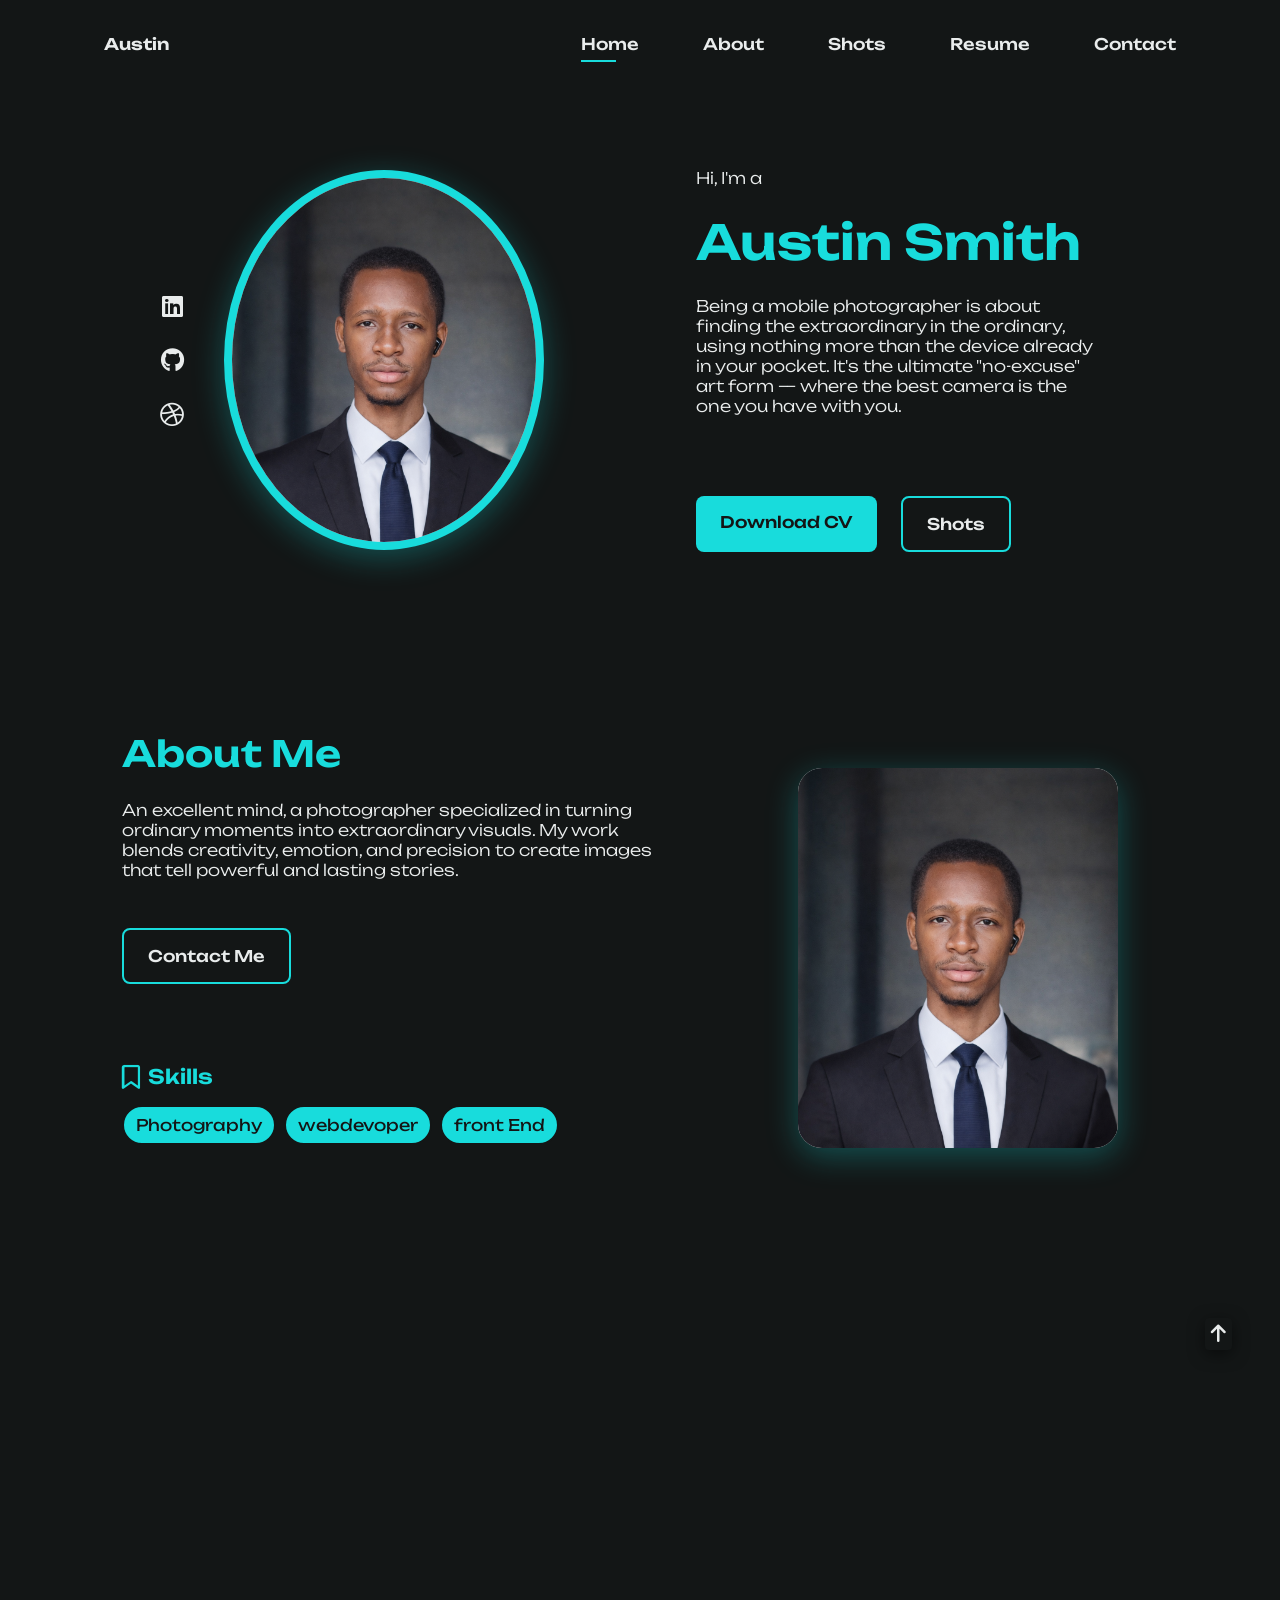
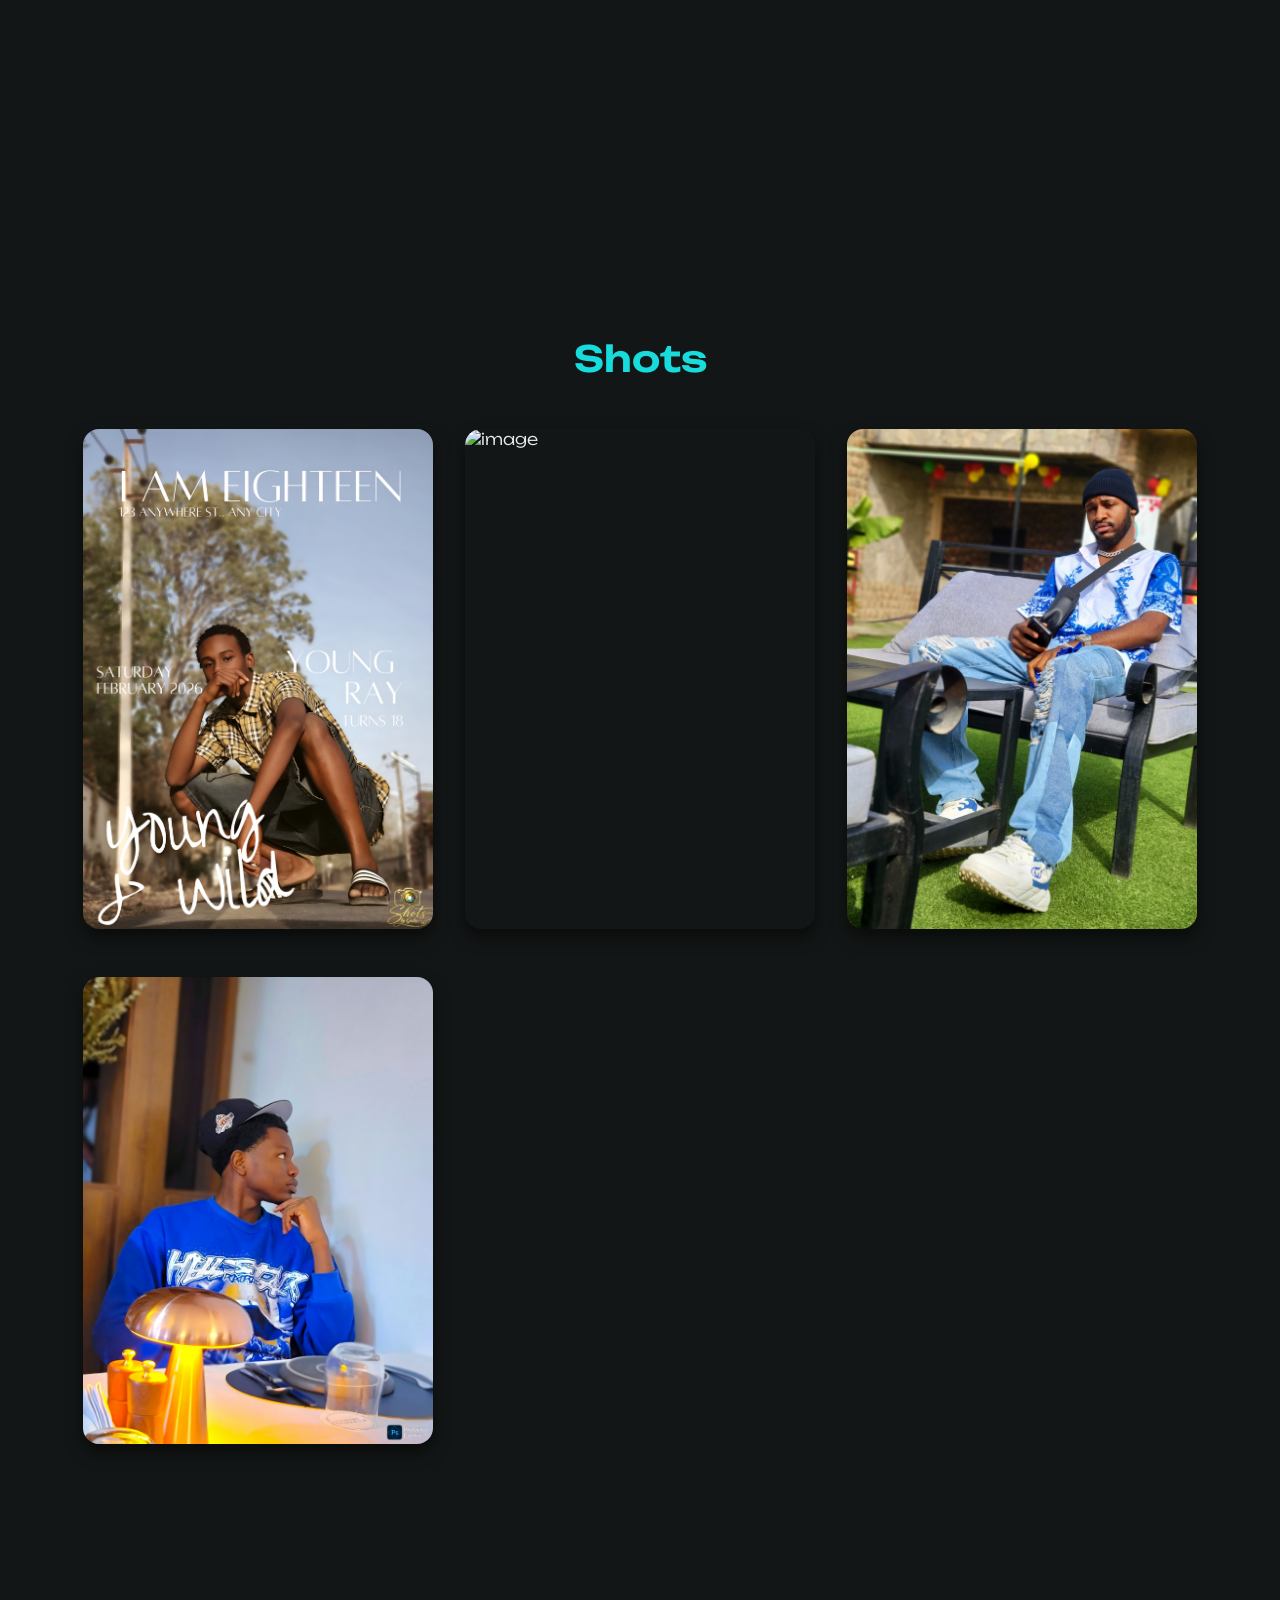
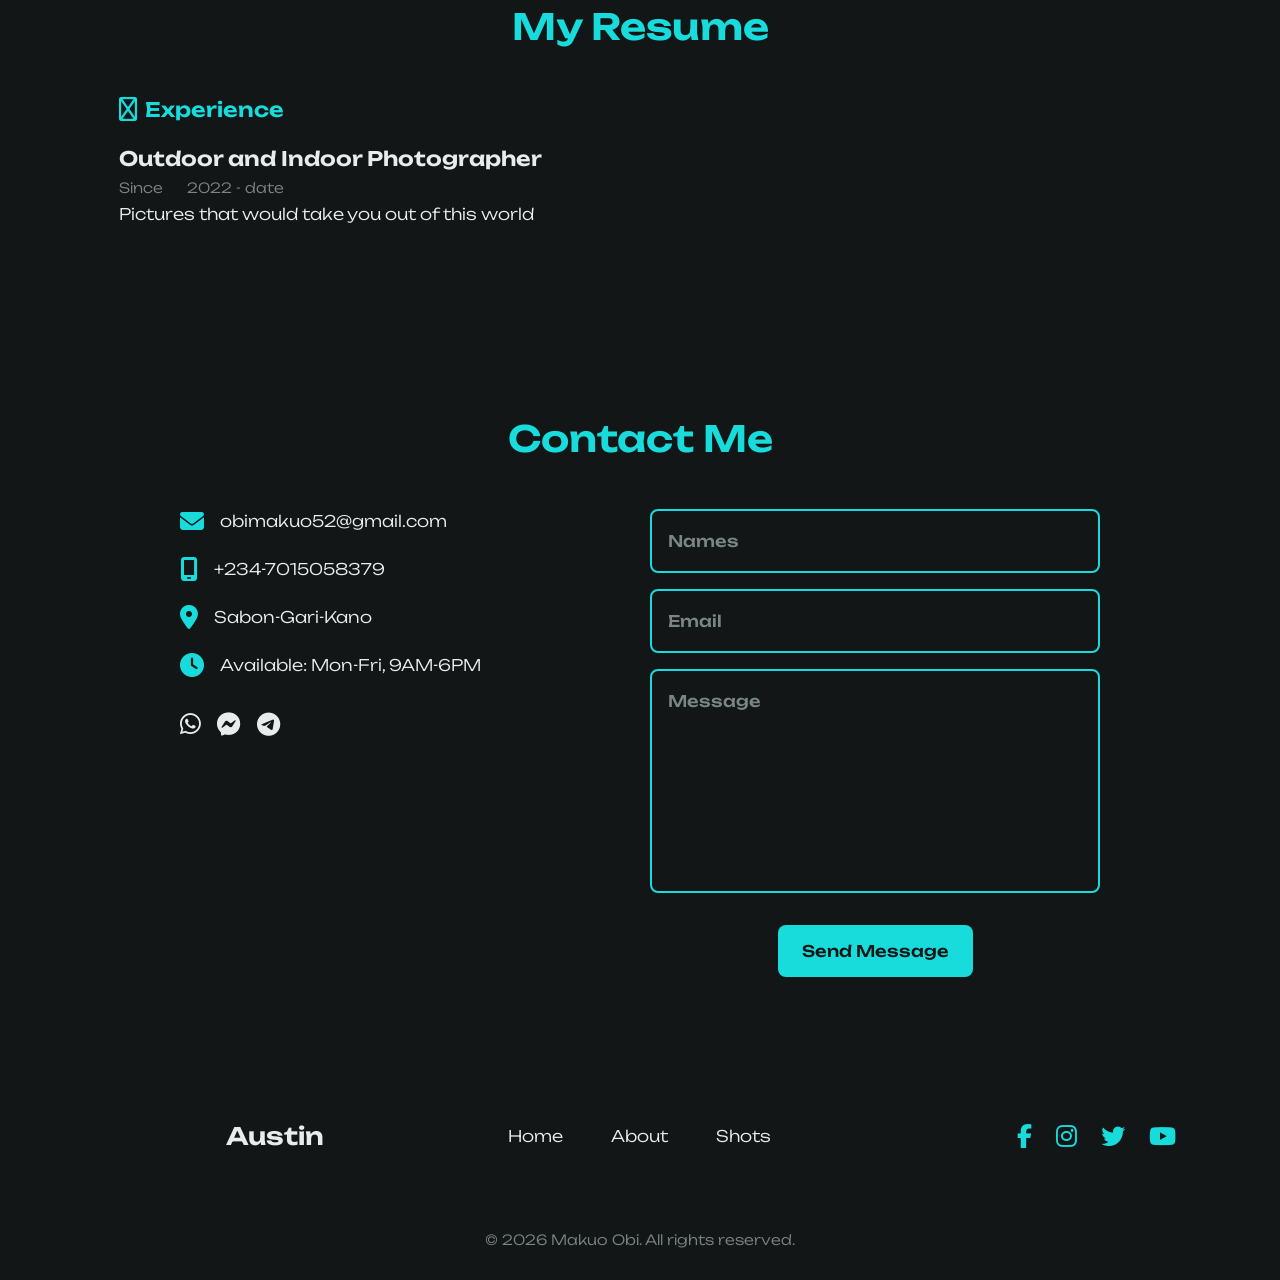
==== commit 1d763bfd: "updated code" ====
--- a/pdf/index.html
+++ b/pdf/index.html
@@ -130,7 +130,7 @@
 
                 <p class="about__description">
                  <!-- // add small description abiyt yoursrelf  -->
-                  A photographer specialized in turning ordinary moments into extraordinary visuals. My work blends creativity, emotion, and precision to create images that tell powerful and lasting stories.
+                  An excellent mind, a photographer specialized in turning ordinary moments into extraordinary visuals. My work blends creativity, emotion, and precision to create images that tell powerful and lasting stories.
                 </p>
 
                 <a href="#contact" class="button button__ghost">Contact Me</a>
